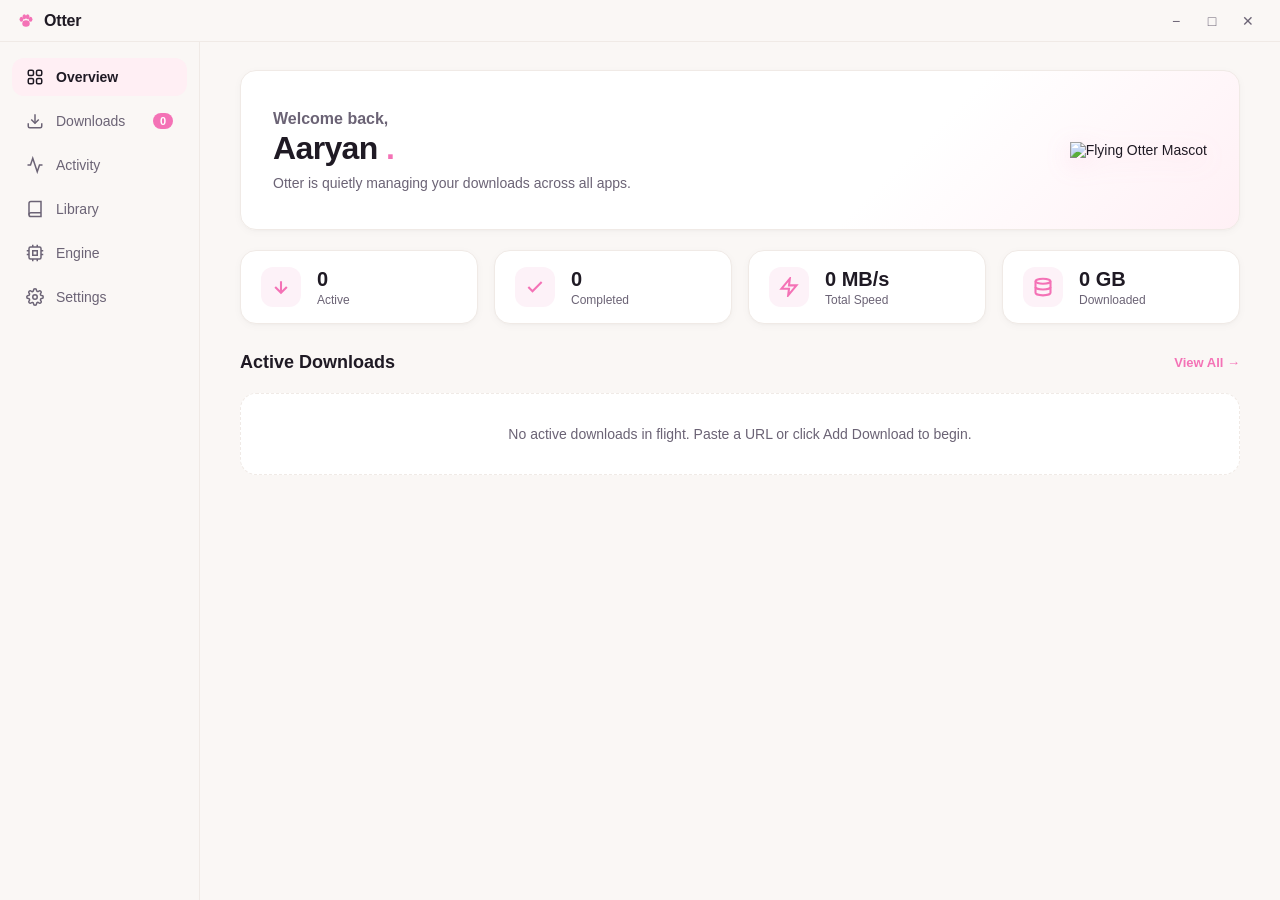
==== crates/gui/ui/index.html @ 9d25ff66 "feat(gui): implement native Windows desktop application and documentation" ====
<!DOCTYPE html>
<html lang="en">
<head>
  <meta charset="UTF-8">
  <meta name="viewport" content="width=device-width, initial-scale=1.0">
  <title>Otter</title>
  <link rel="stylesheet" href="style.css">
</head>
<body>
  <!-- App Container -->
  <div class="app-layout">
    <!-- Top Titlebar -->
    <header class="titlebar">
      <div class="titlebar-left">
        <svg class="paw-icon" viewBox="0 0 24 24" fill="currentColor">
          <ellipse cx="12" cy="15" rx="4.5" ry="4"/>
          <ellipse cx="6.5" cy="10" rx="2.2" ry="3"/>
          <ellipse cx="10" cy="7" rx="2.2" ry="3"/>
          <ellipse cx="14" cy="7" rx="2.2" ry="3"/>
          <ellipse cx="17.5" cy="10" rx="2.2" ry="3"/>
        </svg>
        <span class="app-brand">Otter</span>
      </div>
      <div class="titlebar-drag"></div>
      <div class="titlebar-controls">
        <button class="win-btn" id="btn-minimize" title="Minimize">−</button>
        <button class="win-btn" id="btn-maximize" title="Maximize">□</button>
        <button class="win-btn win-close" id="btn-close" title="Close">✕</button>
      </div>
    </header>

    <!-- Main Body: Sidebar + Views -->
    <div class="main-container">
      <!-- Sidebar -->
      <aside class="sidebar">
        <nav class="nav-menu">
          <button class="nav-item active" data-view="view-overview">
            <svg class="nav-icon" viewBox="0 0 24 24" fill="none" stroke="currentColor" stroke-width="2">
              <rect x="3" y="3" width="7" height="7" rx="2"/>
              <rect x="14" y="3" width="7" height="7" rx="2"/>
              <rect x="14" y="14" width="7" height="7" rx="2"/>
              <rect x="3" y="14" width="7" height="7" rx="2"/>
            </svg>
            <span>Overview</span>
          </button>
          
          <button class="nav-item" data-view="view-downloads">
            <svg class="nav-icon" viewBox="0 0 24 24" fill="none" stroke="currentColor" stroke-width="2">
              <path d="M21 15v4a2 2 0 0 1-2 2H5a2 2 0 0 1-2-2v-4"/>
              <polyline points="7 10 12 15 17 10"/>
              <line x1="12" y1="15" x2="12" y2="3"/>
            </svg>
            <span>Downloads</span>
            <span class="nav-badge" id="nav-badge">0</span>
          </button>

          <button class="nav-item" data-view="view-activity">
            <svg class="nav-icon" viewBox="0 0 24 24" fill="none" stroke="currentColor" stroke-width="2">
              <path d="M22 12h-4l-3 9L9 3l-3 9H2"/>
            </svg>
            <span>Activity</span>
          </button>

          <button class="nav-item" data-view="view-library">
            <svg class="nav-icon" viewBox="0 0 24 24" fill="none" stroke="currentColor" stroke-width="2">
              <path d="M4 19.5A2.5 2.5 0 0 1 6.5 17H20"/>
              <path d="M6.5 2H20v20H6.5A2.5 2.5 0 0 1 4 19.5v-15A2.5 2.5 0 0 1 6.5 2z"/>
            </svg>
            <span>Library</span>
          </button>

          <button class="nav-item" data-view="view-engine">
            <svg class="nav-icon" viewBox="0 0 24 24" fill="none" stroke="currentColor" stroke-width="2">
              <rect x="4" y="4" width="16" height="16" rx="2"/>
              <rect x="9" y="9" width="6" height="6"/>
              <line x1="9" y1="1" x2="9" y2="4"/>
              <line x1="15" y1="1" x2="15" y2="4"/>
              <line x1="9" y1="20" x2="9" y2="23"/>
              <line x1="15" y1="20" x2="15" y2="23"/>
              <line x1="20" y1="9" x2="23" y2="9"/>
              <line x1="20" y1="14" x2="23" y2="14"/>
              <line x1="1" y1="9" x2="4" y2="9"/>
              <line x1="1" y1="14" x2="4" y2="14"/>
            </svg>
            <span>Engine</span>
          </button>

          <button class="nav-item" data-view="view-settings">
            <svg class="nav-icon" viewBox="0 0 24 24" fill="none" stroke="currentColor" stroke-width="2">
              <circle cx="12" cy="12" r="3"/>
              <path d="M19.4 15a1.65 1.65 0 0 0 .33 1.82l.06.06a2 2 0 0 1 0 2.83 2 2 0 0 1-2.83 0l-.06-.06a1.65 1.65 0 0 0-1.82-.33 1.65 1.65 0 0 0-1 1.51V21a2 2 0 0 1-2 2 2 2 0 0 1-2-2v-.09A1.65 1.65 0 0 0 9 19.4a1.65 1.65 0 0 0-1.82.33l-.06.06a2 2 0 0 1-2.83 0 2 2 0 0 1 0-2.83l.06-.06a1.65 1.65 0 0 0 .33-1.82 1.65 1.65 0 0 0-1.51-1H3a2 2 0 0 1-2-2 2 2 0 0 1 2-2h.09A1.65 1.65 0 0 0 4.6 9a1.65 1.65 0 0 0-.33-1.82l-.06-.06a2 2 0 0 1 0-2.83 2 2 0 0 1 2.83 0l.06.06a1.65 1.65 0 0 0 1.82.33H9a1.65 1.65 0 0 0 1-1.51V3a2 2 0 0 1 2-2 2 2 0 0 1 2 2v.09a1.65 1.65 0 0 0 1 1.51 1.65 1.65 0 0 0 1.82-.33l.06-.06a2 2 0 0 1 2.83 0 2 2 0 0 1 0 2.83l-.06.06a1.65 1.65 0 0 0-.33 1.82V9a1.65 1.65 0 0 0 1.51 1H21a2 2 0 0 1 2 2 2 2 0 0 1-2 2h-.09a1.65 1.65 0 0 0-1.51 1z"/>
            </svg>
            <span>Settings</span>
          </button>
        </nav>
      </aside>

      <!-- Viewport Area -->
      <main class="content-viewport">
        <!-- 1. OVERVIEW VIEW -->
        <section class="view active" id="view-overview">
          <div class="welcome-hero-card">
            <div class="hero-text-col">
              <span class="welcome-sub">Welcome back,</span>
              <h1 class="welcome-title">Aaryan <span class="pink-dot">.</span></h1>
              <p class="welcome-desc">Otter is quietly managing your downloads across all apps.</p>
            </div>
            <div class="hero-mascot-col">
              <img src="otter://images/flying" alt="Flying Otter Mascot" class="mascot-hero">
            </div>
          </div>

          <!-- Summary Metric Cards -->
          <div class="metric-cards-row">
            <div class="stat-card">
              <div class="stat-icon-wrap">
                <svg viewBox="0 0 24 24" fill="none" stroke="currentColor" stroke-width="2.5">
                  <path d="M12 5v14M19 12l-7 7-7-7"/>
                </svg>
              </div>
              <div class="stat-meta">
                <span class="stat-val" id="stat-active-count">0</span>
                <span class="stat-lbl">Active</span>
              </div>
            </div>

            <div class="stat-card">
              <div class="stat-icon-wrap">
                <svg viewBox="0 0 24 24" fill="none" stroke="currentColor" stroke-width="2.5">
                  <polyline points="20 6 9 17 4 12"/>
                </svg>
              </div>
              <div class="stat-meta">
                <span class="stat-val" id="stat-completed-count">0</span>
                <span class="stat-lbl">Completed</span>
              </div>
            </div>

            <div class="stat-card">
              <div class="stat-icon-wrap">
                <svg viewBox="0 0 24 24" fill="none" stroke="currentColor" stroke-width="2.5">
                  <polygon points="13 2 3 14 12 14 11 22 21 10 12 10 13 2"/>
                </svg>
              </div>
              <div class="stat-meta">
                <span class="stat-val" id="stat-total-speed">0 MB/s</span>
                <span class="stat-lbl">Total Speed</span>
              </div>
            </div>

            <div class="stat-card">
              <div class="stat-icon-wrap">
                <svg viewBox="0 0 24 24" fill="none" stroke="currentColor" stroke-width="2.5">
                  <ellipse cx="12" cy="5" rx="9" ry="3"/>
                  <path d="M21 12c0 1.66-4 3-9 3s-9-1.34-9-3"/>
                  <path d="M3 5v14c0 1.66 4 3 9 3s9-1.34 9-3V5"/>
                </svg>
              </div>
              <div class="stat-meta">
                <span class="stat-val" id="stat-downloaded-size">0 GB</span>
                <span class="stat-lbl">Downloaded</span>
              </div>
            </div>
          </div>

          <!-- Active Downloads Section -->
          <div class="section-header-row">
            <h2 class="section-title">Active Downloads</h2>
            <button class="link-btn" id="btn-view-all-downloads">View All →</button>
          </div>

          <div class="active-downloads-list" id="overview-active-list">
            <!-- Populated dynamically via app.js -->
            <div class="empty-state-card" id="overview-empty-state">
              <p>No active downloads in flight. Paste a URL or click Add Download to begin.</p>
            </div>
          </div>
        </section>

        <!-- 2. DOWNLOADS VIEW -->
        <section class="view" id="view-downloads">
          <div class="page-header-row">
            <div>
              <h1 class="page-title">Downloads <span class="pink-dot">.</span></h1>
              <p class="page-subtitle">All your downloads, from anywhere on your PC.</p>
            </div>
            <div class="page-header-actions">
              <div class="search-wrap">
                <svg class="search-icon" viewBox="0 0 24 24" fill="none" stroke="currentColor" stroke-width="2">
                  <circle cx="11" cy="11" r="8"/>
                  <line x1="21" y1="21" x2="16.65" y2="16.65"/>
                </svg>
                <input type="text" class="search-input" id="downloads-search" placeholder="Search downloads...">
              </div>
              <button class="btn-primary" id="btn-open-add-modal">+ Add Download</button>
            </div>
          </div>

          <!-- Filter Pills -->
          <div class="filter-pills-row">
            <button class="pill active" data-filter="all">All</button>
            <button class="pill" data-filter="active">Active</button>
            <button class="pill" data-filter="paused">Paused</button>
            <button class="pill" data-filter="completed">Completed</button>
            <button class="pill" data-filter="error">Failed</button>
          </div>

          <!-- Downloads List -->
          <div class="downloads-cards-container" id="downloads-list">
            <!-- Populated dynamically via app.js -->
          </div>

          <!-- Bottom Right Focused Otter Mascot -->
          <div class="mascot-bottom-right">
            <img src="otter://images/focused" alt="Focused Otter with Laptop and Coffee" class="mascot-focused">
          </div>
        </section>

        <!-- 3. ACTIVITY VIEW -->
        <section class="view" id="view-activity">
          <div class="page-header-row">
            <div>
              <h1 class="page-title">Activity <span class="pink-dot">.</span></h1>
              <p class="page-subtitle">Otter automatically detects downloads from your apps.</p>
            </div>
            <div class="live-toggle-wrap">
              <span class="live-toggle-label">Live Detection</span>
              <label class="switch">
                <input type="checkbox" id="toggle-live-detection" checked>
                <span class="slider round"></span>
              </label>
            </div>
          </div>

          <!-- Activity List -->
          <div class="activity-list" id="activity-cards-list">
            <div class="activity-card">
              <div class="act-icon-brand chrome-icon">🌐</div>
              <div class="act-info">
                <span class="act-name">Chrome</span>
                <span class="act-sub">Direct web downloads • Browser integration active</span>
              </div>
              <div class="act-speed-badge">
                <span class="speed-bars">📶</span>
                <span id="act-speed-chrome">Ready</span>
              </div>
              <span class="chevron">›</span>
            </div>

            <div class="activity-card">
              <div class="act-icon-brand steam-icon">🎮</div>
              <div class="act-info">
                <span class="act-name">Steam</span>
                <span class="act-sub">Steam Store protocol handoff & library detection</span>
              </div>
              <div class="act-speed-badge">
                <span class="speed-bars">📶</span>
                <span>Standby</span>
              </div>
              <span class="chevron">›</span>
            </div>

            <div class="activity-card">
              <div class="act-icon-brand epic-icon">⚡</div>
              <div class="act-info">
                <span class="act-name">Epic Games</span>
                <span class="act-sub">Epic Games Store product URLs & launcher integration</span>
              </div>
              <div class="act-speed-badge">
                <span class="speed-bars">📶</span>
                <span>Standby</span>
              </div>
              <span class="chevron">›</span>
            </div>

            <div class="activity-card">
              <div class="act-icon-brand hf-icon">🤗</div>
              <div class="act-info">
                <span class="act-name">Hugging Face</span>
                <span class="act-sub">Multi-stream Range model weights & dataset shards</span>
              </div>
              <div class="act-speed-badge">
                <span class="speed-bars">📶</span>
                <span id="act-speed-hf">AIMD Active</span>
              </div>
              <span class="chevron">›</span>
            </div>

            <div class="activity-card">
              <div class="act-icon-brand gh-icon">🐙</div>
              <div class="act-info">
                <span class="act-name">GitHub / Ollama</span>
                <span class="act-sub">Physical GGUF layer blobs & release assets</span>
              </div>
              <div class="act-speed-badge completed-badge">
                <span>✓ Active</span>
              </div>
              <span class="chevron">›</span>
            </div>
          </div>

          <!-- Bottom Left Cheerful Mascot -->
          <div class="mascot-bottom-left">
            <img src="otter://images/cheerful" alt="Cheerful Otter Popping Out of Pink Box" class="mascot-cheerful">
          </div>
        </section>

        <!-- 4. LIBRARY VIEW -->
        <section class="view" id="view-library">
          <div class="page-header-row">
            <div>
              <h1 class="page-title">Library <span class="pink-dot">.</span></h1>
              <p class="page-subtitle">All completed artifacts, models, and files on your PC.</p>
            </div>
            <div class="search-wrap">
              <svg class="search-icon" viewBox="0 0 24 24" fill="none" stroke="currentColor" stroke-width="2">
                <circle cx="11" cy="11" r="8"/>
                <line x1="21" y1="21" x2="16.65" y2="16.65"/>
              </svg>
              <input type="text" class="search-input" id="library-search" placeholder="Search library...">
            </div>
          </div>

          <!-- Category Filter Pills -->
          <div class="filter-pills-row">
            <button class="pill active" data-lib-cat="all">All</button>
            <button class="pill" data-lib-cat="models">Ollama & HF Models</button>
            <button class="pill" data-lib-cat="datasets">Datasets</button>
            <button class="pill" data-lib-cat="videos">Videos</button>
            <button class="pill" data-lib-cat="archives">Archives</button>
            <button class="pill" data-lib-cat="documents">Documents</button>
          </div>

          <!-- Library Items List -->
          <div class="downloads-cards-container" id="library-items-list">
            <!-- Populated dynamically via app.js -->
          </div>
        </section>

        <!-- 5. ENGINE VIEW -->
        <section class="view" id="view-engine">
          <div class="page-header-row">
            <div>
              <h1 class="page-title">Engine <span class="pink-dot">.</span></h1>
              <p class="page-subtitle">Real-time Rust core telemetry, AIMD rate control, and disk I/O.</p>
            </div>
            <button class="btn-primary" id="btn-run-doctor">Run Diagnostics</button>
          </div>

          <!-- Engine Status Grid -->
          <div class="engine-grid">
            <div class="engine-card">
              <span class="eng-label">Adaptive AIMD Concurrency</span>
              <span class="eng-val" id="eng-aimd-status">Active (Additive Increase)</span>
              <span class="eng-sub">Threshold: +10% goodput gain</span>
            </div>

            <div class="engine-card">
              <span class="eng-label">Active TCP Streams</span>
              <span class="eng-val" id="eng-connections">0 / 16 Max Per Host</span>
              <span class="eng-sub">Host connection semaphore bounded</span>
            </div>

            <div class="engine-card">
              <span class="eng-label">Crash-Safe Persistence</span>
              <span class="eng-val" id="eng-wal-status">SQLite WAL (Normal Sync)</span>
              <span class="eng-sub">Checkpoint every 32MB / 5s</span>
            </div>

            <div class="engine-card">
              <span class="eng-label">Disk Preallocation</span>
              <span class="eng-val" id="eng-disk-mode">Win32 FileAllocationInfo</span>
              <span class="eng-sub">Zero post-download file merge overhead</span>
            </div>
          </div>

          <!-- Hardware & Storage Metrics -->
          <div class="system-specs-card">
            <h3 class="card-title">Host Machine Specs</h3>
            <div class="specs-row">
              <div class="spec-col">
                <span class="spec-k">Device Name:</span>
                <span class="spec-v" id="spec-device">-</span>
              </div>
              <div class="spec-col">
                <span class="spec-k">Logical CPU Cores:</span>
                <span class="spec-v" id="spec-cores">-</span>
              </div>
              <div class="spec-col">
                <span class="spec-k">Physical Memory:</span>
                <span class="spec-v" id="spec-ram">-</span>
              </div>
              <div class="spec-col">
                <span class="spec-k">Free Disk Space:</span>
                <span class="spec-v" id="spec-disk">-</span>
              </div>
            </div>
          </div>

          <!-- Diagnostics Log Container -->
          <div class="doctor-log-wrap" id="doctor-results" style="display: none;">
            <h3 class="card-title">Doctor Diagnostic Report</h3>
            <div class="doctor-items-list" id="doctor-items-container"></div>
          </div>
        </section>

        <!-- 6. SETTINGS VIEW -->
        <section class="view" id="view-settings">
          <div class="page-header-row">
            <div>
              <h1 class="page-title">Settings <span class="pink-dot">.</span></h1>
              <p class="page-subtitle">Customize how Otter works for you.</p>
            </div>
            <!-- Top Right Sleeping Otter Mascot -->
            <div class="mascot-settings-top">
              <img src="otter://images/sleeping" alt="Sleeping Otter on Pink Paw Pillow" class="mascot-sleeping">
            </div>
          </div>

          <div class="settings-two-col">
            <!-- Settings Category Navigation -->
            <div class="settings-subnav">
              <button class="subnav-btn active" data-settings-pane="pane-general">General</button>
              <button class="subnav-btn" data-settings-pane="pane-detection">Detection</button>
              <button class="subnav-btn" data-settings-pane="pane-engine">Download Engine</button>
              <button class="subnav-btn" data-settings-pane="pane-storage">Storage</button>
              <button class="subnav-btn" data-settings-pane="pane-network">Network</button>
              <button class="subnav-btn" data-settings-pane="pane-appearance">Appearance</button>
              <button class="subnav-btn" data-settings-pane="pane-notifications">Notifications</button>
              <button class="subnav-btn" data-settings-pane="pane-advanced">Advanced</button>
            </div>

            <!-- Settings Content Panes -->
            <div class="settings-pane-container">
              <!-- Pane 1: General -->
              <div class="settings-pane active" id="pane-general">
                <h3 class="settings-section-title">General</h3>
                
                <div class="setting-item-row">
                  <div class="setting-text">
                    <span class="setting-name">Start with Windows</span>
                    <span class="setting-desc">Launch Otter automatically when you turn on your PC.</span>
                  </div>
                  <label class="switch">
                    <input type="checkbox" id="set-start-with-windows">
                    <span class="slider round"></span>
                  </label>
                </div>

                <div class="setting-item-row">
                  <div class="setting-text">
                    <span class="setting-name">Minimize to system tray</span>
                    <span class="setting-desc">Keep Otter running in the background when closing the window.</span>
                  </div>
                  <label class="switch">
                    <input type="checkbox" id="set-minimize-to-tray" checked>
                    <span class="slider round"></span>
                  </label>
                </div>

                <div class="setting-item-row">
                  <div class="setting-text">
                    <span class="setting-name">Language</span>
                  </div>
                  <select class="setting-select" id="set-language">
                    <option value="English">English</option>
                  </select>
                </div>

                <h3 class="settings-section-title" style="margin-top: 24px;">Download Behavior</h3>

                <div class="setting-item-row">
                  <div class="setting-text">
                    <span class="setting-name">Default download location</span>
                  </div>
                  <div class="setting-inline-input">
                    <input type="text" class="setting-input" id="set-download-dir" readonly>
                    <button class="btn-subtle" id="btn-change-download-dir">Change</button>
                  </div>
                </div>

                <div class="setting-item-row">
                  <div class="setting-text">
                    <span class="setting-name">Concurrent downloads</span>
                    <span class="setting-desc">Number of files to download at the same time.</span>
                  </div>
                  <select class="setting-select" id="set-concurrent-downloads">
                    <option value="2">2</option>
                    <option value="4">4</option>
                    <option value="5" selected>5</option>
                    <option value="8">8</option>
                    <option value="16">16</option>
                  </select>
                </div>

                <div class="setting-item-row">
                  <div class="setting-text">
                    <span class="setting-name">Bandwidth limit</span>
                    <span class="setting-desc">Limit total download speed across all active connections.</span>
                  </div>
                  <select class="setting-select" id="set-bandwidth-limit">
                    <option value="none">No limit</option>
                    <option value="10">10 MB/s</option>
                    <option value="25">25 MB/s</option>
                    <option value="50">50 MB/s</option>
                  </select>
                </div>
              </div>

              <!-- Other Panes (Detection, Storage, Network, etc.) -->
              <div class="settings-pane" id="pane-detection">
                <h3 class="settings-section-title">Detection</h3>
                <div class="setting-item-row">
                  <div class="setting-text">
                    <span class="setting-name">Automatic Clipboard URL Detection</span>
                    <span class="setting-desc">Prompt to download when copying media, model, or dataset links.</span>
                  </div>
                  <label class="switch">
                    <input type="checkbox" checked>
                    <span class="slider round"></span>
                  </label>
                </div>
              </div>

              <div class="settings-pane" id="pane-engine">
                <h3 class="settings-section-title">Download Engine</h3>
                <div class="setting-item-row">
                  <div class="setting-text">
                    <span class="setting-name">Dynamic AIMD Rate Control</span>
                    <span class="setting-desc">Automatically scale streams based on bandwidth headroom.</span>
                  </div>
                  <label class="switch">
                    <input type="checkbox" checked>
                    <span class="slider round"></span>
                  </label>
                </div>
              </div>

              <div class="settings-pane" id="pane-storage">
                <h3 class="settings-section-title">Storage</h3>
                <p class="setting-desc">Otter writes directly to preallocated NTFS sparse offsets, eliminating post-download merge phases.</p>
              </div>

              <div class="settings-pane" id="pane-network">
                <h3 class="settings-section-title">Network</h3>
                <p class="setting-desc">Per-host connection semaphore defaults to 16 independent TCP sockets.</p>
              </div>

              <div class="settings-pane" id="pane-appearance">
                <h3 class="settings-section-title">Appearance</h3>
                <div class="setting-item-row">
                  <div class="setting-text">
                    <span class="setting-name">Theme</span>
                  </div>
                  <select class="setting-select" id="set-theme">
                    <option value="light">Warm Ivory (Default)</option>
                    <option value="dark">Dark</option>
                  </select>
                </div>
              </div>

              <div class="settings-pane" id="pane-notifications">
                <h3 class="settings-section-title">Notifications</h3>
                <div class="setting-item-row">
                  <div class="setting-text">
                    <span class="setting-name">Notify on download completion</span>
                  </div>
                  <label class="switch">
                    <input type="checkbox" checked>
                    <span class="slider round"></span>
                  </label>
                </div>
              </div>

              <div class="settings-pane" id="pane-advanced">
                <h3 class="settings-section-title">Advanced</h3>
                <p class="setting-desc">SQLite WAL manifest is stored in local app data.</p>
              </div>
            </div>
          </div>
        </section>
      </main>
    </div>
  </div>

  <!-- Universal URL Ingestion Modal -->
  <div class="modal-backdrop" id="add-modal" style="display: none;">
    <div class="modal-card">
      <div class="modal-header">
        <h3 class="modal-title">Universal URL Ingestion</h3>
        <button class="modal-close-btn" id="btn-close-modal">✕</button>
      </div>

      <div class="modal-body">
        <label class="modal-label">Paste any URL (YouTube, Instagram, Ollama, Hugging Face, Steam, Epic, Direct files):</label>
        <div class="url-input-wrap">
          <input type="text" class="url-input" id="modal-url-input" placeholder="Paste any URL here...">
          <button class="btn-primary" id="btn-detect-url">Identify</button>
        </div>

        <!-- Detection Preview Card -->
        <div class="detection-preview-card" id="detection-preview" style="display: none;">
          <div class="preview-header">
            <span class="preview-platform-badge" id="prev-platform">Platform</span>
            <span class="preview-type-badge" id="prev-type">Content Type</span>
          </div>
          <h4 class="preview-title" id="prev-title">Resource Title</h4>
          
          <div class="preview-grid">
            <div class="prev-item">
              <span class="prev-k">Suggested File:</span>
              <span class="prev-v" id="prev-filename">-</span>
            </div>
            <div class="prev-item">
              <span class="prev-k">Destination Folder:</span>
              <span class="prev-v" id="prev-folder">-</span>
            </div>
          </div>

          <div class="variants-wrap" id="prev-variants-wrap" style="display: none;">
            <label class="prev-k">Select Variant / Quality:</label>
            <select class="setting-select" id="prev-variant-select"></select>
          </div>

          <div class="auth-notice" id="prev-auth-notice" style="display: none;">
            <span>ℹ️</span> <span id="prev-auth-text"></span>
          </div>

          <div class="modal-actions">
            <button class="btn-subtle" id="btn-modal-cancel">Cancel</button>
            <button class="btn-primary" id="btn-start-download">Start Download</button>
          </div>
        </div>

        <!-- Error Card -->
        <div class="detection-error-card" id="detection-error" style="display: none;">
          <span class="error-icon">⚠️</span>
          <span class="error-msg" id="detection-error-text"></span>
        </div>
      </div>
    </div>
  </div>

  <script src="app.js"></script>
</body>
</html>
---- crates/gui/ui/style.css ----
/* Otter Design System & Stylesheet */

:root {
  --bg-app: #FAF7F5;
  --bg-card: #FFFFFF;
  --bg-card-hover: #FCFAF8;
  --bg-sidebar: #FAF7F5;
  --bg-pill-active: #FFEFF4;
  --accent-pink: #F472B6;
  --accent-pink-hover: #EC4899;
  --accent-pink-light: #FDF2F8;
  --text-primary: #1F1A24;
  --text-secondary: #6B6375;
  --text-muted: #9E97A6;
  --border-subtle: #F0EAE6;
  --border-focus: #F472B6;
  --status-active: #F472B6;
  --status-completed: #10B981;
  --status-paused: #F59E0B;
  --status-error: #EF4444;
  --font-family: -apple-system, BlinkMacSystemFont, "Segoe UI", Roboto, Inter, Helvetica, Arial, sans-serif;
  --card-radius: 16px;
  --btn-radius: 12px;
  --shadow-subtle: 0 2px 8px rgba(0, 0, 0, 0.03), 0 1px 2px rgba(0, 0, 0, 0.02);
}

* {
  box-sizing: border-box;
  margin: 0;
  padding: 0;
  user-select: none;
}

body {
  font-family: var(--font-family);
  background-color: var(--bg-app);
  color: var(--text-primary);
  overflow: hidden;
  height: 100vh;
  width: 100vw;
  font-size: 14px;
}

/* App Layout */
.app-layout {
  display: flex;
  flex-direction: column;
  height: 100vh;
  width: 100vw;
}

/* Custom Windows Titlebar */
.titlebar {
  display: flex;
  align-items: center;
  justify-content: space-between;
  height: 42px;
  background-color: var(--bg-app);
  padding: 0 16px;
  border-bottom: 1px solid var(--border-subtle);
  flex-shrink: 0;
}

.titlebar-left {
  display: flex;
  align-items: center;
  gap: 8px;
}

.paw-icon {
  width: 20px;
  height: 20px;
  color: var(--accent-pink);
}

.app-brand {
  font-size: 16px;
  font-weight: 700;
  color: var(--text-primary);
  letter-spacing: -0.01em;
}

.titlebar-drag {
  flex: 1;
  height: 100%;
  -webkit-app-region: drag;
}

.titlebar-controls {
  display: flex;
  align-items: center;
  gap: 4px;
  -webkit-app-region: no-drag;
}

.win-btn {
  background: none;
  border: none;
  width: 32px;
  height: 28px;
  display: flex;
  align-items: center;
  justify-content: center;
  font-size: 14px;
  color: var(--text-secondary);
  border-radius: 6px;
  cursor: pointer;
  transition: all 0.15s ease;
}

.win-btn:hover {
  background-color: rgba(0, 0, 0, 0.05);
  color: var(--text-primary);
}

.win-close:hover {
  background-color: #EF4444;
  color: #FFFFFF;
}

/* Main Container: Sidebar + Viewport */
.main-container {
  display: flex;
  flex: 1;
  overflow: hidden;
}

/* Left Sidebar */
.sidebar {
  width: 200px;
  background-color: var(--bg-sidebar);
  border-right: 1px solid var(--border-subtle);
  padding: 16px 12px;
  display: flex;
  flex-direction: column;
  flex-shrink: 0;
}

.nav-menu {
  display: flex;
  flex-direction: column;
  gap: 6px;
}

.nav-item {
  display: flex;
  align-items: center;
  gap: 12px;
  padding: 10px 14px;
  border: none;
  background: none;
  border-radius: var(--btn-radius);
  color: var(--text-secondary);
  font-size: 14px;
  font-weight: 500;
  cursor: pointer;
  text-align: left;
  transition: all 0.15s ease;
  position: relative;
}

.nav-item:hover {
  background-color: rgba(0, 0, 0, 0.03);
  color: var(--text-primary);
}

.nav-item.active {
  background-color: var(--bg-pill-active);
  color: var(--text-primary);
  font-weight: 600;
}

.nav-icon {
  width: 18px;
  height: 18px;
  flex-shrink: 0;
}

.nav-badge {
  margin-left: auto;
  background-color: var(--accent-pink);
  color: #FFFFFF;
  font-size: 11px;
  font-weight: 700;
  padding: 2px 7px;
  border-radius: 9999px;
  min-width: 18px;
  text-align: center;
}

/* Content Viewport */
.content-viewport {
  flex: 1;
  overflow-y: auto;
  padding: 28px 36px 36px 36px;
  position: relative;
}

.view {
  display: none;
  flex-direction: column;
  gap: 20px;
  max-width: 1000px;
  margin: 0 auto;
}

.view.active {
  display: flex;
}

/* Pink Dot in Headings */
.pink-dot {
  color: var(--accent-pink);
  font-weight: 800;
}

/* Page Headers */
.page-header-row {
  display: flex;
  align-items: center;
  justify-content: space-between;
  margin-bottom: 4px;
}

.page-title {
  font-size: 26px;
  font-weight: 700;
  letter-spacing: -0.02em;
  color: var(--text-primary);
}

.page-subtitle {
  font-size: 13px;
  color: var(--text-secondary);
  margin-top: 4px;
}

.page-header-actions {
  display: flex;
  align-items: center;
  gap: 12px;
}

/* Buttons */
.btn-primary {
  background-color: var(--accent-pink);
  color: #FFFFFF;
  border: none;
  padding: 9px 18px;
  border-radius: var(--btn-radius);
  font-size: 13px;
  font-weight: 600;
  cursor: pointer;
  display: flex;
  align-items: center;
  gap: 6px;
  box-shadow: 0 2px 6px rgba(244, 114, 182, 0.3);
  transition: all 0.15s ease;
}

.btn-primary:hover {
  background-color: var(--accent-pink-hover);
  transform: translateY(-1px);
}

.btn-subtle {
  background-color: #FFFFFF;
  color: var(--text-primary);
  border: 1px solid var(--border-subtle);
  padding: 8px 14px;
  border-radius: var(--btn-radius);
  font-size: 13px;
  font-weight: 500;
  cursor: pointer;
  transition: all 0.15s ease;
}

.btn-subtle:hover {
  background-color: var(--bg-card-hover);
  border-color: #D1D5DB;
}

.link-btn {
  background: none;
  border: none;
  color: var(--accent-pink);
  font-size: 13px;
  font-weight: 600;
  cursor: pointer;
}

.link-btn:hover {
  text-decoration: underline;
}

/* Search Input */
.search-wrap {
  display: flex;
  align-items: center;
  background-color: #FFFFFF;
  border: 1px solid var(--border-subtle);
  border-radius: var(--btn-radius);
  padding: 0 12px;
  height: 38px;
  box-shadow: var(--shadow-subtle);
}

.search-icon {
  width: 16px;
  height: 16px;
  color: var(--text-muted);
  margin-right: 8px;
}

.search-input {
  border: none;
  outline: none;
  background: none;
  font-size: 13px;
  color: var(--text-primary);
  width: 180px;
}

/* Filter Pills */
.filter-pills-row {
  display: flex;
  align-items: center;
  gap: 8px;
  margin-top: 4px;
}

.pill {
  border: 1px solid var(--border-subtle);
  background-color: #FFFFFF;
  color: var(--text-secondary);
  font-size: 12px;
  font-weight: 500;
  padding: 6px 16px;
  border-radius: 9999px;
  cursor: pointer;
  transition: all 0.15s ease;
}

.pill:hover {
  background-color: var(--bg-card-hover);
  color: var(--text-primary);
}

.pill.active {
  background-color: var(--text-primary);
  color: #FFFFFF;
  border-color: var(--text-primary);
  font-weight: 600;
}

/* Welcome Hero Card (Overview) */
.welcome-hero-card {
  display: flex;
  align-items: center;
  justify-content: space-between;
  background: linear-gradient(135deg, #FFFFFF 65%, #FFF0F5 100%);
  border: 1px solid var(--border-subtle);
  border-radius: var(--card-radius);
  padding: 24px 32px;
  box-shadow: var(--shadow-subtle);
  position: relative;
  overflow: hidden;
}

.hero-text-col {
  display: flex;
  flex-direction: column;
  z-index: 2;
}

.welcome-sub {
  font-size: 16px;
  font-weight: 600;
  color: var(--text-secondary);
}

.welcome-title {
  font-size: 32px;
  font-weight: 800;
  letter-spacing: -0.02em;
  margin: 2px 0 8px 0;
  color: var(--text-primary);
}

.welcome-desc {
  font-size: 14px;
  color: var(--text-secondary);
}

.hero-mascot-col {
  height: 110px;
  display: flex;
  align-items: center;
  justify-content: center;
  z-index: 2;
}

.mascot-hero {
  max-height: 120px;
  object-fit: contain;
  filter: drop-shadow(0 6px 12px rgba(244, 114, 182, 0.2));
}

/* Metric Cards Row */
.metric-cards-row {
  display: grid;
  grid-template-columns: repeat(4, 1fr);
  gap: 16px;
}

.stat-card {
  background-color: var(--bg-card);
  border: 1px solid var(--border-subtle);
  border-radius: var(--card-radius);
  padding: 16px 20px;
  display: flex;
  align-items: center;
  gap: 16px;
  box-shadow: var(--shadow-subtle);
}

.stat-icon-wrap {
  width: 40px;
  height: 40px;
  border-radius: 12px;
  background-color: var(--accent-pink-light);
  color: var(--accent-pink);
  display: flex;
  align-items: center;
  justify-content: center;
  flex-shrink: 0;
}

.stat-icon-wrap svg {
  width: 20px;
  height: 20px;
}

.stat-meta {
  display: flex;
  flex-direction: column;
}

.stat-val {
  font-size: 20px;
  font-weight: 700;
  color: var(--text-primary);
  line-height: 1.2;
}

.stat-lbl {
  font-size: 12px;
  color: var(--text-secondary);
  font-weight: 500;
  margin-top: 2px;
}

/* Section Header */
.section-header-row {
  display: flex;
  align-items: center;
  justify-content: space-between;
  margin-top: 8px;
}

.section-title {
  font-size: 18px;
  font-weight: 700;
  color: var(--text-primary);
}

/* Download Cards & Rows */
.downloads-cards-container,
.active-downloads-list {
  display: flex;
  flex-direction: column;
  gap: 12px;
}

.download-row-card {
  background-color: var(--bg-card);
  border: 1px solid var(--border-subtle);
  border-radius: var(--card-radius);
  padding: 16px 20px;
  display: flex;
  align-items: center;
  gap: 16px;
  box-shadow: var(--shadow-subtle);
  transition: all 0.15s ease;
}

.download-row-card:hover {
  background-color: var(--bg-card-hover);
  border-color: #E5E7EB;
}

.brand-icon {
  width: 36px;
  height: 36px;
  border-radius: 10px;
  background-color: #F3F4F6;
  display: flex;
  align-items: center;
  justify-content: center;
  font-size: 18px;
  flex-shrink: 0;
}

.row-main-col {
  display: flex;
  flex-direction: column;
  flex: 1;
  min-width: 0;
}

.row-filename {
  font-size: 14px;
  font-weight: 600;
  color: var(--text-primary);
  white-space: nowrap;
  overflow: hidden;
  text-overflow: ellipsis;
}

.row-meta-sub {
  font-size: 12px;
  color: var(--text-secondary);
  margin-top: 2px;
}

/* Progress Bar */
.row-progress-col {
  width: 220px;
  display: flex;
  flex-direction: column;
  gap: 6px;
}

.progress-track {
  width: 100%;
  height: 6px;
  background-color: #FCE7F3;
  border-radius: 9999px;
  overflow: hidden;
}

.progress-fill {
  height: 100%;
  background-color: var(--accent-pink);
  border-radius: 9999px;
  transition: width 0.25s ease;
}

.progress-info {
  display: flex;
  align-items: center;
  justify-content: space-between;
  font-size: 11px;
  font-weight: 600;
  color: var(--text-secondary);
}

.row-actions-col {
  display: flex;
  align-items: center;
  gap: 8px;
}

.action-icon-btn {
  background: none;
  border: none;
  color: var(--text-secondary);
  width: 28px;
  height: 28px;
  border-radius: 6px;
  display: flex;
  align-items: center;
  justify-content: center;
  cursor: pointer;
  font-size: 14px;
}

.action-icon-btn:hover {
  background-color: rgba(0, 0, 0, 0.05);
  color: var(--text-primary);
}

/* Empty State Card */
.empty-state-card {
  background-color: var(--bg-card);
  border: 1px dashed var(--border-subtle);
  border-radius: var(--card-radius);
  padding: 32px 20px;
  text-align: center;
  color: var(--text-secondary);
}

/* Activity View */
.live-toggle-wrap {
  display: flex;
  align-items: center;
  gap: 10px;
}

.live-toggle-label {
  font-size: 13px;
  font-weight: 600;
  color: var(--text-primary);
}

.activity-list {
  display: flex;
  flex-direction: column;
  gap: 10px;
}

.activity-card {
  background-color: var(--bg-card);
  border: 1px solid var(--border-subtle);
  border-radius: var(--card-radius);
  padding: 16px 20px;
  display: flex;
  align-items: center;
  gap: 16px;
  box-shadow: var(--shadow-subtle);
}

.act-icon-brand {
  width: 36px;
  height: 36px;
  border-radius: 10px;
  display: flex;
  align-items: center;
  justify-content: center;
  font-size: 18px;
  background-color: #F8FAFC;
}

.act-info {
  display: flex;
  flex-direction: column;
  flex: 1;
}

.act-name {
  font-size: 14px;
  font-weight: 600;
  color: var(--text-primary);
}

.act-sub {
  font-size: 12px;
  color: var(--text-secondary);
  margin-top: 2px;
}

.act-speed-badge {
  display: flex;
  align-items: center;
  gap: 6px;
  background-color: var(--accent-pink-light);
  color: var(--accent-pink);
  font-size: 12px;
  font-weight: 700;
  padding: 4px 10px;
  border-radius: 9999px;
}

.act-speed-badge.completed-badge {
  background-color: #ECFDF5;
  color: #10B981;
}

.chevron {
  font-size: 18px;
  color: var(--text-muted);
}

/* Switch Toggles */
.switch {
  position: relative;
  display: inline-block;
  width: 44px;
  height: 24px;
}

.switch input {
  opacity: 0;
  width: 0;
  height: 0;
}

.slider {
  position: absolute;
  cursor: pointer;
  top: 0;
  left: 0;
  right: 0;
  bottom: 0;
  background-color: #E5E7EB;
  transition: 0.2s;
  border-radius: 24px;
}

.slider:before {
  position: absolute;
  content: "";
  height: 18px;
  width: 18px;
  left: 3px;
  bottom: 3px;
  background-color: white;
  transition: 0.2s;
  border-radius: 50%;
  box-shadow: 0 1px 3px rgba(0, 0, 0, 0.15);
}

input:checked + .slider {
  background-color: var(--accent-pink);
}

input:checked + .slider:before {
  transform: translateX(20px);
}

/* Engine Grid */
.engine-grid {
  display: grid;
  grid-template-columns: repeat(2, 1fr);
  gap: 16px;
}

.engine-card {
  background-color: var(--bg-card);
  border: 1px solid var(--border-subtle);
  border-radius: var(--card-radius);
  padding: 20px;
  display: flex;
  flex-direction: column;
  gap: 6px;
  box-shadow: var(--shadow-subtle);
}

.eng-label {
  font-size: 12px;
  color: var(--text-secondary);
  font-weight: 600;
  text-transform: uppercase;
  letter-spacing: 0.04em;
}

.eng-val {
  font-size: 18px;
  font-weight: 700;
  color: var(--text-primary);
}

.eng-sub {
  font-size: 12px;
  color: var(--text-muted);
}

.system-specs-card {
  background-color: var(--bg-card);
  border: 1px solid var(--border-subtle);
  border-radius: var(--card-radius);
  padding: 20px;
  box-shadow: var(--shadow-subtle);
}

.card-title {
  font-size: 15px;
  font-weight: 700;
  color: var(--text-primary);
  margin-bottom: 12px;
}

.specs-row {
  display: grid;
  grid-template-columns: repeat(4, 1fr);
  gap: 16px;
}

.spec-col {
  display: flex;
  flex-direction: column;
  gap: 4px;
}

.spec-k {
  font-size: 12px;
  color: var(--text-secondary);
}

.spec-v {
  font-size: 14px;
  font-weight: 600;
  color: var(--text-primary);
}

/* Settings Two Columns */
.settings-two-col {
  display: flex;
  gap: 24px;
}

.settings-subnav {
  width: 180px;
  display: flex;
  flex-direction: column;
  gap: 4px;
  flex-shrink: 0;
}

.subnav-btn {
  padding: 9px 14px;
  border-radius: var(--btn-radius);
  border: none;
  background: none;
  text-align: left;
  font-size: 13px;
  font-weight: 500;
  color: var(--text-secondary);
  cursor: pointer;
  transition: all 0.15s ease;
}

.subnav-btn:hover {
  background-color: rgba(0, 0, 0, 0.03);
  color: var(--text-primary);
}

.subnav-btn.active {
  background-color: var(--bg-pill-active);
  color: var(--text-primary);
  font-weight: 600;
}

.settings-pane-container {
  flex: 1;
  background-color: var(--bg-card);
  border: 1px solid var(--border-subtle);
  border-radius: var(--card-radius);
  padding: 24px;
  box-shadow: var(--shadow-subtle);
}

.settings-pane {
  display: none;
  flex-direction: column;
  gap: 18px;
}

.settings-pane.active {
  display: flex;
}

.settings-section-title {
  font-size: 16px;
  font-weight: 700;
  color: var(--text-primary);
  border-bottom: 1px solid var(--border-subtle);
  padding-bottom: 10px;
}

.setting-item-row {
  display: flex;
  align-items: center;
  justify-content: space-between;
  gap: 16px;
}

.setting-text {
  display: flex;
  flex-direction: column;
  gap: 2px;
}

.setting-name {
  font-size: 14px;
  font-weight: 600;
  color: var(--text-primary);
}

.setting-desc {
  font-size: 12px;
  color: var(--text-secondary);
}

.setting-select {
  border: 1px solid var(--border-subtle);
  background-color: #FFFFFF;
  border-radius: 8px;
  padding: 6px 12px;
  font-size: 13px;
  color: var(--text-primary);
  outline: none;
}

.setting-inline-input {
  display: flex;
  align-items: center;
  gap: 8px;
}

.setting-input {
  border: 1px solid var(--border-subtle);
  background-color: #F9FAFB;
  border-radius: 8px;
  padding: 6px 10px;
  font-size: 12px;
  color: var(--text-primary);
  width: 220px;
  outline: none;
}

/* Mascot Image Placements */
.mascot-bottom-right {
  position: absolute;
  bottom: 12px;
  right: 28px;
  pointer-events: none;
  z-index: 1;
}

.mascot-focused {
  max-height: 120px;
  object-fit: contain;
  filter: drop-shadow(0 4px 10px rgba(0, 0, 0, 0.08));
}

.mascot-bottom-left {
  position: absolute;
  bottom: 16px;
  left: 28px;
  pointer-events: none;
  z-index: 1;
}

.mascot-cheerful {
  max-height: 110px;
  object-fit: contain;
  filter: drop-shadow(0 4px 10px rgba(0, 0, 0, 0.08));
}

.mascot-settings-top {
  display: flex;
  align-items: center;
}

.mascot-sleeping {
  max-height: 80px;
  object-fit: contain;
  filter: drop-shadow(0 4px 10px rgba(0, 0, 0, 0.08));
}

/* Universal URL Modal */
.modal-backdrop {
  position: fixed;
  top: 0;
  left: 0;
  right: 0;
  bottom: 0;
  background-color: rgba(31, 26, 36, 0.4);
  backdrop-filter: blur(4px);
  display: flex;
  align-items: center;
  justify-content: center;
  z-index: 1000;
}

.modal-card {
  background-color: #FFFFFF;
  border-radius: var(--card-radius);
  width: 520px;
  max-width: 90vw;
  box-shadow: 0 16px 36px rgba(0, 0, 0, 0.12);
  display: flex;
  flex-direction: column;
  overflow: hidden;
  border: 1px solid var(--border-subtle);
}

.modal-header {
  display: flex;
  align-items: center;
  justify-content: space-between;
  padding: 16px 20px;
  border-bottom: 1px solid var(--border-subtle);
}

.modal-title {
  font-size: 16px;
  font-weight: 700;
  color: var(--text-primary);
}

.modal-close-btn {
  background: none;
  border: none;
  font-size: 16px;
  color: var(--text-muted);
  cursor: pointer;
}

.modal-body {
  padding: 20px;
  display: flex;
  flex-direction: column;
  gap: 14px;
}

.modal-label {
  font-size: 13px;
  font-weight: 600;
  color: var(--text-secondary);
}

.url-input-wrap {
  display: flex;
  gap: 8px;
}

.url-input {
  flex: 1;
  border: 1px solid var(--border-subtle);
  border-radius: var(--btn-radius);
  padding: 10px 14px;
  font-size: 13px;
  outline: none;
  color: var(--text-primary);
}

.url-input:focus {
  border-color: var(--border-focus);
}

.detection-preview-card {
  background-color: #FAF9F8;
  border: 1px solid var(--border-subtle);
  border-radius: 12px;
  padding: 16px;
  display: flex;
  flex-direction: column;
  gap: 12px;
}

.preview-header {
  display: flex;
  align-items: center;
  gap: 8px;
}

.preview-platform-badge {
  background-color: var(--accent-pink-light);
  color: var(--accent-pink);
  font-size: 11px;
  font-weight: 700;
  padding: 3px 8px;
  border-radius: 6px;
}

.preview-type-badge {
  background-color: #F3F4F6;
  color: var(--text-secondary);
  font-size: 11px;
  font-weight: 600;
  padding: 3px 8px;
  border-radius: 6px;
}

.preview-title {
  font-size: 15px;
  font-weight: 700;
  color: var(--text-primary);
}

.preview-grid {
  display: flex;
  flex-direction: column;
  gap: 4px;
}

.prev-item {
  display: flex;
  gap: 6px;
  font-size: 12px;
}

.prev-k {
  color: var(--text-secondary);
  font-weight: 500;
}

.prev-v {
  color: var(--text-primary);
  font-weight: 600;
  word-break: break-all;
}

.auth-notice {
  background-color: #FFFBEB;
  border: 1px solid #FDE68A;
  border-radius: 8px;
  padding: 8px 12px;
  font-size: 12px;
  color: #B45309;
  display: flex;
  align-items: center;
  gap: 6px;
}

.modal-actions {
  display: flex;
  align-items: center;
  justify-content: flex-end;
  gap: 10px;
  margin-top: 6px;
}

.detection-error-card {
  background-color: #FEF2F2;
  border: 1px solid #FECACA;
  border-radius: 8px;
  padding: 10px 14px;
  color: #DC2626;
  font-size: 12px;
  display: flex;
  align-items: center;
  gap: 8px;
}
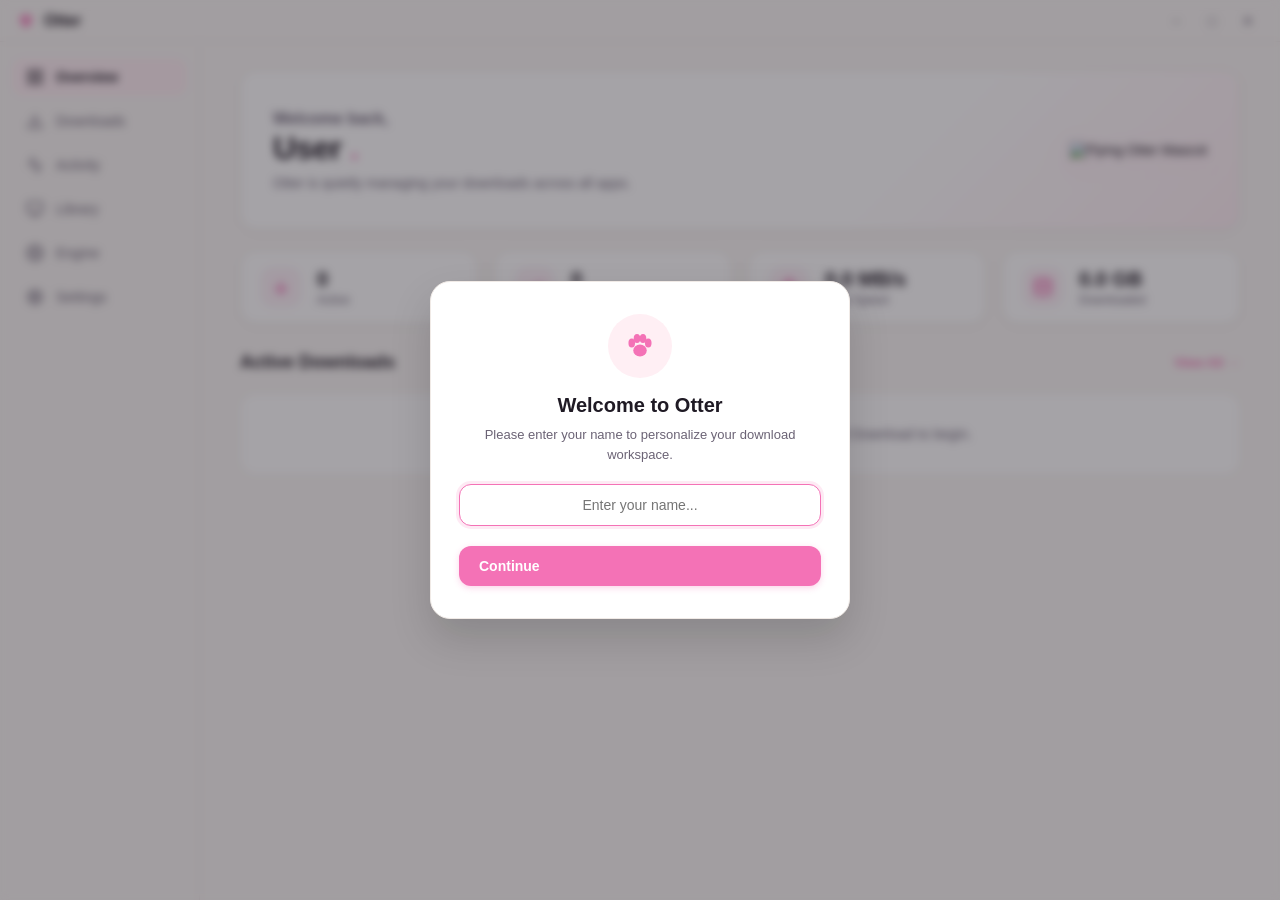
==== commit 89bd87a0: "fix(gui): fix mascot image protocol handler, add user onboarding name modal, replace emojis with aut" ====
--- a/crates/gui/ui/index.html
+++ b/crates/gui/ui/index.html
@@ -7,6 +7,27 @@
   <link rel="stylesheet" href="style.css">
 </head>
 <body>
+  <!-- Onboarding / Welcome Name Modal (shown if name not provided) -->
+  <div class="modal-backdrop" id="nameModalBackdrop" style="display: none;">
+    <div class="name-modal-box">
+      <div class="modal-mascot-icon">
+        <svg class="paw-icon-large" viewBox="0 0 24 24" fill="currentColor">
+          <ellipse cx="12" cy="15" rx="4.5" ry="4"/>
+          <ellipse cx="6.5" cy="10" rx="2.2" ry="3"/>
+          <ellipse cx="10" cy="7" rx="2.2" ry="3"/>
+          <ellipse cx="14" cy="7" rx="2.2" ry="3"/>
+          <ellipse cx="17.5" cy="10" rx="2.2" ry="3"/>
+        </svg>
+      </div>
+      <h2 class="name-modal-title">Welcome to Otter</h2>
+      <p class="name-modal-desc">Please enter your name to personalize your download workspace.</p>
+      <div class="name-input-wrapper">
+        <input type="text" id="inputUserName" class="name-input-field" placeholder="Enter your name..." autocomplete="off">
+      </div>
+      <button id="btnSaveName" class="btn-primary name-modal-btn">Continue</button>
+    </div>
+  </div>
+
   <!-- App Container -->
   <div class="app-layout">
     <!-- Top Titlebar -->
@@ -63,32 +84,25 @@
 
           <button class="nav-item" data-view="view-library">
             <svg class="nav-icon" viewBox="0 0 24 24" fill="none" stroke="currentColor" stroke-width="2">
-              <path d="M4 19.5A2.5 2.5 0 0 1 6.5 17H20"/>
-              <path d="M6.5 2H20v20H6.5A2.5 2.5 0 0 1 4 19.5v-15A2.5 2.5 0 0 1 6.5 2z"/>
+              <rect x="2" y="3" width="20" height="14" rx="2"/>
+              <line x1="8" y1="21" x2="16" y2="21"/>
+              <line x1="12" y1="17" x2="12" y2="21"/>
             </svg>
             <span>Library</span>
           </button>
 
           <button class="nav-item" data-view="view-engine">
             <svg class="nav-icon" viewBox="0 0 24 24" fill="none" stroke="currentColor" stroke-width="2">
-              <rect x="4" y="4" width="16" height="16" rx="2"/>
-              <rect x="9" y="9" width="6" height="6"/>
-              <line x1="9" y1="1" x2="9" y2="4"/>
-              <line x1="15" y1="1" x2="15" y2="4"/>
-              <line x1="9" y1="20" x2="9" y2="23"/>
-              <line x1="15" y1="20" x2="15" y2="23"/>
-              <line x1="20" y1="9" x2="23" y2="9"/>
-              <line x1="20" y1="14" x2="23" y2="14"/>
-              <line x1="1" y1="9" x2="4" y2="9"/>
-              <line x1="1" y1="14" x2="4" y2="14"/>
+              <circle cx="12" cy="12" r="3"/>
+              <path d="M19.4 15a1.65 1.65 0 0 0 .33 1.82l.06.06a2 2 0 0 1 0 2.83 2 2 0 0 1-2.83 0l-.06-.06a1.65 1.65 0 0 0-1.82-.33 1.65 1.65 0 0 0-1 1.51V21a2 2 0 0 1-2 2 2 2 0 0 1-2-2v-.09A1.65 1.65 0 0 0 9 19.4a1.65 1.65 0 0 0-1.82.33l-.06.06a2 2 0 0 1-2.83 0 2 2 0 0 1 0-2.83l.06-.06a1.65 1.65 0 0 0 .33-1.82 1.65 1.65 0 0 0-1.51-1H3a2 2 0 0 1-2-2 2 2 0 0 1 2-2h.09A1.65 1.65 0 0 0 4.6 9a1.65 1.65 0 0 0-.33-1.82l-.06-.06a2 2 0 0 1 0-2.83 2 2 0 0 1 2.83 0l.06.06a1.65 1.65 0 0 0 1.82.33H9a1.65 1.65 0 0 0 1-1.51V3a2 2 0 0 1 2-2 2 2 0 0 1 2 2v.09a1.65 1.65 0 0 0 1 1.51 1.65 1.65 0 0 0 1.82-.33l.06-.06a2 2 0 0 1 2.83 0 2 2 0 0 1 0 2.83l-.06.06a1.65 1.65 0 0 0-.33 1.82V9a1.65 1.65 0 0 0 1.51 1H21a2 2 0 0 1 2 2 2 2 0 0 1-2 2h-.09a1.65 1.65 0 0 0-1.51 1z"/>
             </svg>
             <span>Engine</span>
           </button>
 
           <button class="nav-item" data-view="view-settings">
             <svg class="nav-icon" viewBox="0 0 24 24" fill="none" stroke="currentColor" stroke-width="2">
+              <path d="M12.22 2h-.44a2 2 0 0 0-2 2v.18a2 2 0 0 1-1 1.73l-.43.25a2 2 0 0 1-2 0l-.15-.08a2 2 0 0 0-2.73.73l-.22.38a2 2 0 0 0 .73 2.73l.15.1a2 2 0 0 1 1 1.72v.51a2 2 0 0 1-1 1.74l-.15.09a2 2 0 0 0-.73 2.73l.22.38a2 2 0 0 0 2.73.73l.15-.08a2 2 0 0 1 2 0l.43.25a2 2 0 0 1 1 1.73V20a2 2 0 0 0 2 2h.44a2 2 0 0 0 2-2v-.18a2 2 0 0 1 1-1.73l.43-.25a2 2 0 0 1 2 0l.15.08a2 2 0 0 0 2.73-.73l.22-.39a2 2 0 0 0-.73-2.73l-.15-.08a2 2 0 0 1-1-1.74v-.5a2 2 0 0 1 1-1.74l.15-.09a2 2 0 0 0 .73-2.73l-.22-.38a2 2 0 0 0-2.73-.73l-.15.08a2 2 0 0 1-2 0l-.43-.25a2 2 0 0 1-1-1.73V4a2 2 0 0 0-2-2z"/>
               <circle cx="12" cy="12" r="3"/>
-              <path d="M19.4 15a1.65 1.65 0 0 0 .33 1.82l.06.06a2 2 0 0 1 0 2.83 2 2 0 0 1-2.83 0l-.06-.06a1.65 1.65 0 0 0-1.82-.33 1.65 1.65 0 0 0-1 1.51V21a2 2 0 0 1-2 2 2 2 0 0 1-2-2v-.09A1.65 1.65 0 0 0 9 19.4a1.65 1.65 0 0 0-1.82.33l-.06.06a2 2 0 0 1-2.83 0 2 2 0 0 1 0-2.83l.06-.06a1.65 1.65 0 0 0 .33-1.82 1.65 1.65 0 0 0-1.51-1H3a2 2 0 0 1-2-2 2 2 0 0 1 2-2h.09A1.65 1.65 0 0 0 4.6 9a1.65 1.65 0 0 0-.33-1.82l-.06-.06a2 2 0 0 1 0-2.83 2 2 0 0 1 2.83 0l.06.06a1.65 1.65 0 0 0 1.82.33H9a1.65 1.65 0 0 0 1-1.51V3a2 2 0 0 1 2-2 2 2 0 0 1 2 2v.09a1.65 1.65 0 0 0 1 1.51 1.65 1.65 0 0 0 1.82-.33l.06-.06a2 2 0 0 1 2.83 0 2 2 0 0 1 0 2.83l-.06.06a1.65 1.65 0 0 0-.33 1.82V9a1.65 1.65 0 0 0 1.51 1H21a2 2 0 0 1 2 2 2 2 0 0 1-2 2h-.09a1.65 1.65 0 0 0-1.51 1z"/>
             </svg>
             <span>Settings</span>
           </button>
@@ -102,11 +116,11 @@
           <div class="welcome-hero-card">
             <div class="hero-text-col">
               <span class="welcome-sub">Welcome back,</span>
-              <h1 class="welcome-title">Aaryan <span class="pink-dot">.</span></h1>
+              <h1 class="welcome-title"><span id="userGreetingName">User</span> <span class="pink-dot">.</span></h1>
               <p class="welcome-desc">Otter is quietly managing your downloads across all apps.</p>
             </div>
             <div class="hero-mascot-col">
-              <img src="otter://images/flying" alt="Flying Otter Mascot" class="mascot-hero">
+              <img src="otter://app/images/flying" alt="Flying Otter Mascot" class="mascot-hero">
             </div>
           </div>
 
@@ -143,7 +157,7 @@
                 </svg>
               </div>
               <div class="stat-meta">
-                <span class="stat-val" id="stat-total-speed">0 MB/s</span>
+                <span class="stat-val" id="stat-total-speed">0.0 MB/s</span>
                 <span class="stat-lbl">Total Speed</span>
               </div>
             </div>
@@ -157,7 +171,7 @@
                 </svg>
               </div>
               <div class="stat-meta">
-                <span class="stat-val" id="stat-downloaded-size">0 GB</span>
+                <span class="stat-val" id="stat-downloaded-vol">0.0 GB</span>
                 <span class="stat-lbl">Downloaded</span>
               </div>
             </div>
@@ -169,9 +183,8 @@
             <button class="link-btn" id="btn-view-all-downloads">View All →</button>
           </div>
 
-          <div class="active-downloads-list" id="overview-active-list">
-            <!-- Populated dynamically via app.js -->
-            <div class="empty-state-card" id="overview-empty-state">
+          <div class="active-list" id="overview-active-list">
+            <div class="empty-state-card">
               <p>No active downloads in flight. Paste a URL or click Add Download to begin.</p>
             </div>
           </div>
@@ -179,52 +192,56 @@
 
         <!-- 2. DOWNLOADS VIEW -->
         <section class="view" id="view-downloads">
-          <div class="page-header-row">
+          <div class="downloads-top-bar">
             <div>
-              <h1 class="page-title">Downloads <span class="pink-dot">.</span></h1>
-              <p class="page-subtitle">All your downloads, from anywhere on your PC.</p>
-            </div>
-            <div class="page-header-actions">
-              <div class="search-wrap">
+              <h1 class="view-title">Downloads <span class="pink-dot">.</span></h1>
+              <p class="view-subtitle">All your downloads, from anywhere on your PC.</p>
+            </div>
+            <div class="top-bar-actions">
+              <div class="search-box">
                 <svg class="search-icon" viewBox="0 0 24 24" fill="none" stroke="currentColor" stroke-width="2">
                   <circle cx="11" cy="11" r="8"/>
                   <line x1="21" y1="21" x2="16.65" y2="16.65"/>
                 </svg>
-                <input type="text" class="search-input" id="downloads-search" placeholder="Search downloads...">
-              </div>
-              <button class="btn-primary" id="btn-open-add-modal">+ Add Download</button>
+                <input type="text" id="search-downloads-input" placeholder="Search downloads...">
+              </div>
+              <button class="btn-primary" id="btn-open-add-modal">
+                <span>+ Add Download</span>
+              </button>
             </div>
           </div>
 
           <!-- Filter Pills -->
           <div class="filter-pills-row">
-            <button class="pill active" data-filter="all">All</button>
-            <button class="pill" data-filter="active">Active</button>
-            <button class="pill" data-filter="paused">Paused</button>
-            <button class="pill" data-filter="completed">Completed</button>
-            <button class="pill" data-filter="error">Failed</button>
+            <button class="pill-btn active" data-filter="all">All</button>
+            <button class="pill-btn" data-filter="active">Active</button>
+            <button class="pill-btn" data-filter="paused">Paused</button>
+            <button class="pill-btn" data-filter="completed">Completed</button>
+            <button class="pill-btn" data-filter="failed">Failed</button>
           </div>
 
           <!-- Downloads List -->
-          <div class="downloads-cards-container" id="downloads-list">
-            <!-- Populated dynamically via app.js -->
-          </div>
-
-          <!-- Bottom Right Focused Otter Mascot -->
+          <div class="downloads-list" id="downloads-container">
+            <div class="empty-state-card">
+              <p>No downloads recorded yet. Click "+ Add Download" to begin.</p>
+            </div>
+          </div>
+
+          <!-- Mascot Bottom Right -->
           <div class="mascot-bottom-right">
-            <img src="otter://images/focused" alt="Focused Otter with Laptop and Coffee" class="mascot-focused">
+            <img src="otter://app/images/focused" alt="Focused Otter with Laptop and Coffee" class="mascot-focused">
           </div>
         </section>
 
         <!-- 3. ACTIVITY VIEW -->
         <section class="view" id="view-activity">
-          <div class="page-header-row">
+          <div class="activity-top-bar">
             <div>
-              <h1 class="page-title">Activity <span class="pink-dot">.</span></h1>
-              <p class="page-subtitle">Otter automatically detects downloads from your apps.</p>
-            </div>
-            <div class="live-toggle-wrap">
-              <span class="live-toggle-label">Live Detection</span>
+              <h1 class="view-title">Activity <span class="pink-dot">.</span></h1>
+              <p class="view-subtitle">Otter automatically detects downloads from your apps.</p>
+            </div>
+            <div class="live-detection-wrap">
+              <span class="live-label">Live Detection</span>
               <label class="switch">
                 <input type="checkbox" id="toggle-live-detection" checked>
                 <span class="slider round"></span>
@@ -232,194 +249,218 @@
             </div>
           </div>
 
-          <!-- Activity List -->
-          <div class="activity-list" id="activity-cards-list">
+          <!-- Activity Cards with Real SVG Brand Icons (Zero Emojis) -->
+          <div class="activity-cards-list">
             <div class="activity-card">
-              <div class="act-icon-brand chrome-icon">🌐</div>
+              <div class="act-icon-brand chrome-icon">
+                <svg viewBox="0 0 48 48" class="brand-svg-icon">
+                  <circle cx="24" cy="24" r="10" fill="#fff"/>
+                  <circle cx="24" cy="24" r="8" fill="#1a73e8"/>
+                  <path fill="#ea4335" d="M24 4c8.4 0 15.6 5.2 18.5 12.6l-11 19C30.2 37.8 27.2 39 24 39c-8.3 0-15-6.7-15-15 0-1.4.2-2.7.5-4h21.9C29.6 15.7 26.9 14 24 14V4z"/>
+                  <path fill="#fbbc05" d="M11.5 24c0-3.3 1.1-6.4 3-8.9L3.4 9.8C1.3 13.8 0 18.6 0 24c0 10.3 6.5 19.1 15.6 22.4l11-19c-2.3 1.1-4.9 1.6-7.6 1.6-6 0-11.2-3.8-13.5-9z"/>
+                  <path fill="#34a853" d="M24 44c5.3 0 10.2-1.8 14.1-4.9l-11-19c-.9 1.7-2.3 3.1-4.1 4-2.8 1.4-6.1 1.4-8.8 0L3.4 38.2C8.7 42.6 15.9 44 24 44z"/>
+                </svg>
+              </div>
               <div class="act-info">
                 <span class="act-name">Chrome</span>
                 <span class="act-sub">Direct web downloads • Browser integration active</span>
               </div>
               <div class="act-speed-badge">
-                <span class="speed-bars">📶</span>
+                <span class="speed-bars">
+                  <svg viewBox="0 0 24 24" width="14" height="14" fill="currentColor"><rect x="3" y="16" width="3" height="5" rx="1"/><rect x="9" y="11" width="3" height="10" rx="1"/><rect x="15" y="6" width="3" height="15" rx="1"/></svg>
+                </span>
                 <span id="act-speed-chrome">Ready</span>
               </div>
               <span class="chevron">›</span>
             </div>
 
             <div class="activity-card">
-              <div class="act-icon-brand steam-icon">🎮</div>
+              <div class="act-icon-brand steam-icon">
+                <svg viewBox="0 0 24 24" class="brand-svg-icon" fill="currentColor">
+                  <path d="M11.979 0C5.678 0 .511 4.86.022 11.037l6.432 2.658c.545-.371 1.203-.59 1.912-.59.063 0 .125.004.188.006l2.861-4.142V8.91c0-2.495 2.028-4.524 4.524-4.524 2.494 0 4.524 2.031 4.524 4.527s-2.03 4.525-4.524 4.525h-.105l-4.076 2.911c0 .052.005.105.005.159 0 1.875-1.515 3.396-3.39 3.396-1.635 0-3.016-1.173-3.331-2.704L.445 14.85C1.848 20.098 6.64 24 12.001 24c6.627 0 12-5.373 12-12S18.605 0 11.979 0z"/>
+                </svg>
+              </div>
               <div class="act-info">
                 <span class="act-name">Steam</span>
                 <span class="act-sub">Steam Store protocol handoff & library detection</span>
               </div>
               <div class="act-speed-badge">
-                <span class="speed-bars">📶</span>
+                <span class="speed-bars">
+                  <svg viewBox="0 0 24 24" width="14" height="14" fill="currentColor"><rect x="3" y="16" width="3" height="5" rx="1"/><rect x="9" y="11" width="3" height="10" rx="1"/><rect x="15" y="6" width="3" height="15" rx="1"/></svg>
+                </span>
                 <span>Standby</span>
               </div>
               <span class="chevron">›</span>
             </div>
 
             <div class="activity-card">
-              <div class="act-icon-brand epic-icon">⚡</div>
+              <div class="act-icon-brand epic-icon">
+                <svg viewBox="0 0 24 24" class="brand-svg-icon" fill="currentColor">
+                  <path d="M4 1.5h16L22 17l-10 5.5L2 17 4 1.5zm13.5 13.5l1.2-10.5H5.3l1.2 10.5 5.5 3 5.5-3zM8 6h8v2H10v2h5v2h-5v2h6v2H8V6z"/>
+                </svg>
+              </div>
               <div class="act-info">
                 <span class="act-name">Epic Games</span>
                 <span class="act-sub">Epic Games Store product URLs & launcher integration</span>
               </div>
               <div class="act-speed-badge">
-                <span class="speed-bars">📶</span>
+                <span class="speed-bars">
+                  <svg viewBox="0 0 24 24" width="14" height="14" fill="currentColor"><rect x="3" y="16" width="3" height="5" rx="1"/><rect x="9" y="11" width="3" height="10" rx="1"/><rect x="15" y="6" width="3" height="15" rx="1"/></svg>
+                </span>
                 <span>Standby</span>
               </div>
               <span class="chevron">›</span>
             </div>
 
             <div class="activity-card">
-              <div class="act-icon-brand hf-icon">🤗</div>
+              <div class="act-icon-brand hf-icon">
+                <svg viewBox="0 0 24 24" class="brand-svg-icon" fill="none">
+                  <circle cx="12" cy="12" r="10" fill="#FFD21E"/>
+                  <path d="M8 10a1.5 1.5 0 0 1 3 0M13 10a1.5 1.5 0 0 1 3 0" stroke="#000" stroke-width="2" stroke-linecap="round"/>
+                  <path d="M8 15c1.5 2 6.5 2 8 0" stroke="#000" stroke-width="2" stroke-linecap="round"/>
+                  <ellipse cx="6" cy="14" rx="2" ry="3" fill="#FFA000"/>
+                  <ellipse cx="18" cy="14" rx="2" ry="3" fill="#FFA000"/>
+                </svg>
+              </div>
               <div class="act-info">
                 <span class="act-name">Hugging Face</span>
                 <span class="act-sub">Multi-stream Range model weights & dataset shards</span>
               </div>
               <div class="act-speed-badge">
-                <span class="speed-bars">📶</span>
+                <span class="speed-bars">
+                  <svg viewBox="0 0 24 24" width="14" height="14" fill="currentColor"><rect x="3" y="16" width="3" height="5" rx="1"/><rect x="9" y="11" width="3" height="10" rx="1"/><rect x="15" y="6" width="3" height="15" rx="1"/></svg>
+                </span>
                 <span id="act-speed-hf">AIMD Active</span>
               </div>
               <span class="chevron">›</span>
             </div>
 
             <div class="activity-card">
-              <div class="act-icon-brand gh-icon">🐙</div>
+              <div class="act-icon-brand gh-icon">
+                <svg viewBox="0 0 24 24" class="brand-svg-icon" fill="currentColor">
+                  <path fill-rule="evenodd" clip-rule="evenodd" d="M12 2C6.477 2 2 6.484 2 12.017c0 4.425 2.865 8.18 6.839 9.504.5.092.682-.217.682-.483 0-.237-.008-.868-.013-1.703-2.782.605-3.369-1.343-3.369-1.343-.454-1.158-1.11-1.466-1.11-1.466-.908-.62.069-.608.069-.608 1.003.07 1.53 1.032 1.53 1.032.892 1.53 2.341 1.088 2.91.832.092-.647.35-1.088.636-1.338-2.22-.253-4.555-1.113-4.555-4.951 0-1.093.39-1.988 1.029-2.688-.103-.253-.446-1.272.098-2.65 0 0 .84-.27 2.75 1.026A9.564 9.564 0 0112 6.844c.85.004 1.705.115 2.504.337 1.909-1.296 2.747-1.027 2.747-1.027.546 1.379.202 2.398.1 2.651.64.7 1.028 1.595 1.028 2.688 0 3.848-2.339 4.695-4.566 4.943.359.309.678.92.678 1.855 0 1.338-.012 2.419-.012 2.747 0 .268.18.58.688.482A10.019 10.019 0 0022 12.017C22 6.484 17.522 2 12 2z"/>
+                </svg>
+              </div>
               <div class="act-info">
                 <span class="act-name">GitHub / Ollama</span>
                 <span class="act-sub">Physical GGUF layer blobs & release assets</span>
               </div>
               <div class="act-speed-badge completed-badge">
-                <span>✓ Active</span>
+                <span class="checkmark-icon"><svg viewBox="0 0 24 24" width="14" height="14" fill="none" stroke="currentColor" stroke-width="2.5"><polyline points="20 6 9 17 4 12"/></svg></span>
+                <span>Active</span>
               </div>
               <span class="chevron">›</span>
             </div>
           </div>
 
-          <!-- Bottom Left Cheerful Mascot -->
+          <!-- Mascot Bottom Left -->
           <div class="mascot-bottom-left">
-            <img src="otter://images/cheerful" alt="Cheerful Otter Popping Out of Pink Box" class="mascot-cheerful">
+            <img src="otter://app/images/cheerful" alt="Cheerful Otter Popping Out of Pink Box" class="mascot-cheerful">
           </div>
         </section>
 
         <!-- 4. LIBRARY VIEW -->
         <section class="view" id="view-library">
-          <div class="page-header-row">
+          <div class="downloads-top-bar">
             <div>
-              <h1 class="page-title">Library <span class="pink-dot">.</span></h1>
-              <p class="page-subtitle">All completed artifacts, models, and files on your PC.</p>
-            </div>
-            <div class="search-wrap">
-              <svg class="search-icon" viewBox="0 0 24 24" fill="none" stroke="currentColor" stroke-width="2">
-                <circle cx="11" cy="11" r="8"/>
-                <line x1="21" y1="21" x2="16.65" y2="16.65"/>
-              </svg>
-              <input type="text" class="search-input" id="library-search" placeholder="Search library...">
-            </div>
-          </div>
-
-          <!-- Category Filter Pills -->
+              <h1 class="view-title">Library <span class="pink-dot">.</span></h1>
+              <p class="view-subtitle">Organized by models, datasets, archives, and media.</p>
+            </div>
+          </div>
+
+          <!-- Library Filter Tabs -->
           <div class="filter-pills-row">
-            <button class="pill active" data-lib-cat="all">All</button>
-            <button class="pill" data-lib-cat="models">Ollama & HF Models</button>
-            <button class="pill" data-lib-cat="datasets">Datasets</button>
-            <button class="pill" data-lib-cat="videos">Videos</button>
-            <button class="pill" data-lib-cat="archives">Archives</button>
-            <button class="pill" data-lib-cat="documents">Documents</button>
-          </div>
-
-          <!-- Library Items List -->
-          <div class="downloads-cards-container" id="library-items-list">
-            <!-- Populated dynamically via app.js -->
+            <button class="pill-btn active" data-lib-filter="all">All</button>
+            <button class="pill-btn" data-lib-filter="models">Models</button>
+            <button class="pill-btn" data-lib-filter="datasets">Datasets</button>
+            <button class="pill-btn" data-lib-filter="videos">Videos</button>
+            <button class="pill-btn" data-lib-filter="archives">Archives</button>
+            <button class="pill-btn" data-lib-filter="documents">Documents</button>
+          </div>
+
+          <div class="downloads-list" id="library-container">
+            <div class="empty-state-card">
+              <p>No completed library items yet. Completed downloads will organize here automatically.</p>
+            </div>
           </div>
         </section>
 
-        <!-- 5. ENGINE VIEW -->
+        <!-- 5. ENGINE TELEMETRY VIEW -->
         <section class="view" id="view-engine">
-          <div class="page-header-row">
+          <div class="downloads-top-bar">
             <div>
-              <h1 class="page-title">Engine <span class="pink-dot">.</span></h1>
-              <p class="page-subtitle">Real-time Rust core telemetry, AIMD rate control, and disk I/O.</p>
-            </div>
-            <button class="btn-primary" id="btn-run-doctor">Run Diagnostics</button>
-          </div>
-
-          <!-- Engine Status Grid -->
-          <div class="engine-grid">
+              <h1 class="view-title">Engine <span class="pink-dot">.</span></h1>
+              <p class="view-subtitle">Real-time telemetry, SQLite WAL state, and Win32 hardware inspection.</p>
+            </div>
+            <button class="btn-primary" id="btn-run-doctor">
+              <span>Run Diagnostics</span>
+            </button>
+          </div>
+
+          <!-- Live Telemetry Cards -->
+          <div class="engine-cards-grid">
             <div class="engine-card">
-              <span class="eng-label">Adaptive AIMD Concurrency</span>
-              <span class="eng-val" id="eng-aimd-status">Active (Additive Increase)</span>
-              <span class="eng-sub">Threshold: +10% goodput gain</span>
+              <span class="eng-label">Adaptive Concurrency</span>
+              <span class="eng-val" id="eng-aimd-status">Active (AIMD)</span>
+              <p class="eng-desc">Additive Increase / Multiplicative Decrease congestion control prevents CDN rate-limits.</p>
             </div>
 
             <div class="engine-card">
-              <span class="eng-label">Active TCP Streams</span>
-              <span class="eng-val" id="eng-connections">0 / 16 Max Per Host</span>
-              <span class="eng-sub">Host connection semaphore bounded</span>
+              <span class="eng-label">Active Sockets</span>
+              <span class="eng-val" id="eng-connections">0</span>
+              <p class="eng-desc">Dynamic HTTP/1.1 TCP connections bounded by host semaphore.</p>
             </div>
 
             <div class="engine-card">
-              <span class="eng-label">Crash-Safe Persistence</span>
-              <span class="eng-val" id="eng-wal-status">SQLite WAL (Normal Sync)</span>
-              <span class="eng-sub">Checkpoint every 32MB / 5s</span>
+              <span class="eng-label">SQLite Manifest</span>
+              <span class="eng-val" id="eng-wal-status">WAL Mode</span>
+              <p class="eng-desc">Crash-durable checkpointing with zero lock contention.</p>
             </div>
 
             <div class="engine-card">
               <span class="eng-label">Disk Preallocation</span>
-              <span class="eng-val" id="eng-disk-mode">Win32 FileAllocationInfo</span>
-              <span class="eng-sub">Zero post-download file merge overhead</span>
-            </div>
-          </div>
-
-          <!-- Hardware & Storage Metrics -->
-          <div class="system-specs-card">
-            <h3 class="card-title">Host Machine Specs</h3>
-            <div class="specs-row">
-              <div class="spec-col">
-                <span class="spec-k">Device Name:</span>
-                <span class="spec-v" id="spec-device">-</span>
-              </div>
-              <div class="spec-col">
-                <span class="spec-k">Logical CPU Cores:</span>
-                <span class="spec-v" id="spec-cores">-</span>
-              </div>
-              <div class="spec-col">
-                <span class="spec-k">Physical Memory:</span>
-                <span class="spec-v" id="spec-ram">-</span>
-              </div>
-              <div class="spec-col">
-                <span class="spec-k">Free Disk Space:</span>
-                <span class="spec-v" id="spec-disk">-</span>
-              </div>
-            </div>
-          </div>
-
-          <!-- Diagnostics Log Container -->
-          <div class="doctor-log-wrap" id="doctor-results" style="display: none;">
-            <h3 class="card-title">Doctor Diagnostic Report</h3>
-            <div class="doctor-items-list" id="doctor-items-container"></div>
+              <span class="eng-val" id="eng-prealloc-status">SetFileValidData</span>
+              <p class="eng-desc">Instantaneous sparse reservation on NTFS without zeroing stalls.</p>
+            </div>
+          </div>
+
+          <!-- Hardware & Host Introspection -->
+          <h2 class="section-title" style="margin-top: 32px; margin-bottom: 16px;">Host Machine Specs (Physical Introspection)</h2>
+          <div class="specs-grid">
+            <div class="spec-item">
+              <span class="spec-k">Device Name:</span>
+              <span class="spec-v" id="spec-device-name">Inspecting...</span>
+            </div>
+            <div class="spec-item">
+              <span class="spec-k">CPU Cores:</span>
+              <span class="spec-v" id="spec-cpu-cores">Inspecting...</span>
+            </div>
+            <div class="spec-item">
+              <span class="spec-k">Physical RAM:</span>
+              <span class="spec-v" id="spec-ram">Inspecting...</span>
+            </div>
+            <div class="spec-item">
+              <span class="spec-k">Free Disk Space:</span>
+              <span class="spec-v" id="spec-disk-free">Inspecting...</span>
+            </div>
+          </div>
+
+          <!-- Diagnostic Results Box -->
+          <div class="doctor-results-box" id="doctor-results" style="display: none; margin-top: 24px;">
+            <h3 class="section-title" style="font-size: 16px; margin-bottom: 12px;">Doctor Diagnostic Report</h3>
+            <div id="doctor-items-list" class="doctor-items-list"></div>
           </div>
         </section>
 
         <!-- 6. SETTINGS VIEW -->
         <section class="view" id="view-settings">
-          <div class="page-header-row">
-            <div>
-              <h1 class="page-title">Settings <span class="pink-dot">.</span></h1>
-              <p class="page-subtitle">Customize how Otter works for you.</p>
-            </div>
-            <!-- Top Right Sleeping Otter Mascot -->
-            <div class="mascot-settings-top">
-              <img src="otter://images/sleeping" alt="Sleeping Otter on Pink Paw Pillow" class="mascot-sleeping">
-            </div>
-          </div>
-
-          <div class="settings-two-col">
-            <!-- Settings Category Navigation -->
+          <div class="settings-layout">
+            <!-- Settings Subnav -->
             <div class="settings-subnav">
+              <div class="settings-header-col">
+                <h1 class="view-title">Settings <span class="pink-dot">.</span></h1>
+                <p class="view-subtitle">Customize how Otter works for you.</p>
+              </div>
               <button class="subnav-btn active" data-settings-pane="pane-general">General</button>
               <button class="subnav-btn" data-settings-pane="pane-detection">Detection</button>
               <button class="subnav-btn" data-settings-pane="pane-engine">Download Engine</button>
@@ -435,6 +476,17 @@
               <!-- Pane 1: General -->
               <div class="settings-pane active" id="pane-general">
                 <h3 class="settings-section-title">General</h3>
+
+                <div class="setting-item-row">
+                  <div class="setting-text">
+                    <span class="setting-name">Your Name</span>
+                    <span class="setting-desc">Personalize your greeting and workspace.</span>
+                  </div>
+                  <div class="setting-inline-input">
+                    <input type="text" class="setting-input" id="setting-user-name" placeholder="Enter your name...">
+                    <button class="btn-subtle" id="btn-save-user-name">Save</button>
+                  </div>
+                </div>
                 
                 <div class="setting-item-row">
                   <div class="setting-text">
@@ -551,6 +603,7 @@
                 <div class="setting-item-row">
                   <div class="setting-text">
                     <span class="setting-name">Theme</span>
+                    <span class="setting-desc">Switch between Warm Ivory and Dark Mode.</span>
                   </div>
                   <select class="setting-select" id="set-theme">
                     <option value="light">Warm Ivory (Default)</option>
@@ -574,8 +627,13 @@
 
               <div class="settings-pane" id="pane-advanced">
                 <h3 class="settings-section-title">Advanced</h3>
-                <p class="setting-desc">SQLite WAL manifest is stored in local app data.</p>
-              </div>
+                <p class="setting-desc">Version: Otter 0.1.0 (Rust 2024 Edition, Native Win32)</p>
+              </div>
+            </div>
+
+            <!-- Sleeping Mascot Top Right -->
+            <div class="mascot-settings-top">
+              <img src="otter://app/images/sleeping" alt="Sleeping Otter on Pink Paw Pillow" class="mascot-sleeping">
             </div>
           </div>
         </section>
@@ -584,58 +642,47 @@
   </div>
 
   <!-- Universal URL Ingestion Modal -->
-  <div class="modal-backdrop" id="add-modal" style="display: none;">
-    <div class="modal-card">
+  <div class="modal-backdrop" id="urlModalBackdrop" style="display: none;">
+    <div class="modal-box">
       <div class="modal-header">
-        <h3 class="modal-title">Universal URL Ingestion</h3>
+        <h2 class="modal-title">Add Download</h2>
         <button class="modal-close-btn" id="btn-close-modal">✕</button>
       </div>
 
       <div class="modal-body">
-        <label class="modal-label">Paste any URL (YouTube, Instagram, Ollama, Hugging Face, Steam, Epic, Direct files):</label>
+        <label class="modal-label">Paste URL or Content ID</label>
         <div class="url-input-wrap">
-          <input type="text" class="url-input" id="modal-url-input" placeholder="Paste any URL here...">
-          <button class="btn-primary" id="btn-detect-url">Identify</button>
+          <input type="text" id="modal-url-input" class="modal-input" placeholder="e.g. Hugging Face, Ollama tag, Steam, YouTube, or direct link...">
         </div>
 
-        <!-- Detection Preview Card -->
-        <div class="detection-preview-card" id="detection-preview" style="display: none;">
-          <div class="preview-header">
-            <span class="preview-platform-badge" id="prev-platform">Platform</span>
-            <span class="preview-type-badge" id="prev-type">Content Type</span>
-          </div>
-          <h4 class="preview-title" id="prev-title">Resource Title</h4>
-          
-          <div class="preview-grid">
-            <div class="prev-item">
-              <span class="prev-k">Suggested File:</span>
-              <span class="prev-v" id="prev-filename">-</span>
-            </div>
-            <div class="prev-item">
-              <span class="prev-k">Destination Folder:</span>
-              <span class="prev-v" id="prev-folder">-</span>
-            </div>
-          </div>
-
-          <div class="variants-wrap" id="prev-variants-wrap" style="display: none;">
-            <label class="prev-k">Select Variant / Quality:</label>
-            <select class="setting-select" id="prev-variant-select"></select>
-          </div>
-
-          <div class="auth-notice" id="prev-auth-notice" style="display: none;">
-            <span>ℹ️</span> <span id="prev-auth-text"></span>
-          </div>
-
-          <div class="modal-actions">
-            <button class="btn-subtle" id="btn-modal-cancel">Cancel</button>
-            <button class="btn-primary" id="btn-start-download">Start Download</button>
+        <!-- Detection Result Box -->
+        <div class="detection-card" id="detection-result-card" style="display: none;">
+          <div class="det-header">
+            <span class="det-badge" id="det-badge-platform">Hugging Face</span>
+            <span class="det-content-type" id="det-content-type">Model Checkpoint (.safetensors)</span>
+          </div>
+          <div class="det-title-row">
+            <h3 class="det-title" id="det-title">model.safetensors</h3>
+          </div>
+          <div class="det-meta-row">
+            <span class="det-meta-item">Size: <strong id="det-size">Estimating...</strong></span>
+            <span class="det-meta-item">Resumable: <strong id="det-resumable">Yes</strong></span>
+          </div>
+
+          <div class="det-options">
+            <label class="modal-label" style="margin-top: 12px;">Save As</label>
+            <input type="text" id="det-filename-input" class="modal-input" placeholder="Filename...">
+            
+            <label class="modal-label" style="margin-top: 8px;">Download Destination</label>
+            <input type="text" id="det-dest-input" class="modal-input" placeholder="Destination directory...">
           </div>
         </div>
 
-        <!-- Error Card -->
-        <div class="detection-error-card" id="detection-error" style="display: none;">
-          <span class="error-icon">⚠️</span>
-          <span class="error-msg" id="detection-error-text"></span>
+        <div class="modal-footer">
+          <button class="btn-subtle" id="btn-modal-cancel">Cancel</button>
+          <button class="btn-primary" id="btn-start-download" disabled>
+            <span>Start Download</span>
+          </button>
         </div>
       </div>
     </div>
--- a/crates/gui/ui/style.css
+++ b/crates/gui/ui/style.css
@@ -24,6 +24,44 @@
   --shadow-subtle: 0 2px 8px rgba(0, 0, 0, 0.03), 0 1px 2px rgba(0, 0, 0, 0.02);
 }
 
+body[data-theme="dark"] {
+  --bg-app: #121214;
+  --bg-card: #18181B;
+  --bg-card-hover: #222227;
+  --bg-sidebar: #121214;
+  --bg-pill-active: #2E1A25;
+  --accent-pink: #F472B6;
+  --accent-pink-hover: #F682C0;
+  --accent-pink-light: #2A1722;
+  --text-primary: #F4F4F5;
+  --text-secondary: #A1A1AA;
+  --text-muted: #71717A;
+  --border-subtle: #27272A;
+  --border-focus: #F472B6;
+  --shadow-subtle: 0 4px 16px rgba(0, 0, 0, 0.4);
+}
+
+body[data-theme="dark"] .setting-select,
+body[data-theme="dark"] .setting-input,
+body[data-theme="dark"] .modal-input,
+body[data-theme="dark"] #search-downloads-input {
+  background-color: #27272A;
+  border-color: #3F3F46;
+  color: #F4F4F5;
+}
+
+body[data-theme="dark"] .welcome-hero-card {
+  background: linear-gradient(135deg, #18181B 0%, #221520 100%);
+  border-color: #2E1A25;
+}
+
+body[data-theme="dark"] .modal-box,
+body[data-theme="dark"] .name-modal-box {
+  background-color: #18181B;
+  border-color: #27272A;
+  color: #F4F4F5;
+}
+
 * {
   box-sizing: border-box;
   margin: 0;
@@ -1134,3 +1172,123 @@
   align-items: center;
   gap: 8px;
 }
+
+/* Brand SVG Icons (Zero Emoji) */
+.brand-svg-icon {
+  width: 24px;
+  height: 24px;
+  display: block;
+}
+
+.act-icon-brand {
+  width: 44px;
+  height: 44px;
+  border-radius: 12px;
+  display: flex;
+  align-items: center;
+  justify-content: center;
+  flex-shrink: 0;
+  background-color: rgba(244, 114, 182, 0.08);
+}
+
+.chrome-icon { background-color: #E8F0FE; }
+.steam-icon { background-color: #171A21; color: #FFFFFF; }
+.epic-icon { background-color: #2A2A2A; color: #FFFFFF; }
+.hf-icon { background-color: #FFF9DB; }
+.gh-icon { background-color: #24292E; color: #FFFFFF; }
+
+.speed-bars svg {
+  display: inline-block;
+  vertical-align: middle;
+  color: var(--status-active);
+}
+
+.checkmark-icon svg {
+  display: inline-block;
+  vertical-align: middle;
+  color: var(--status-completed);
+}
+
+/* Onboarding Name Modal Box */
+.name-modal-box {
+  background-color: var(--bg-card);
+  border-radius: 20px;
+  width: 420px;
+  max-width: 90vw;
+  box-shadow: 0 20px 40px rgba(0, 0, 0, 0.15);
+  display: flex;
+  flex-direction: column;
+  align-items: center;
+  text-align: center;
+  padding: 32px 28px;
+  border: 1px solid var(--border-subtle);
+  animation: modalFadeIn 0.2s cubic-bezier(0.16, 1, 0.3, 1);
+}
+
+@keyframes modalFadeIn {
+  from { opacity: 0; transform: scale(0.95); }
+  to { opacity: 1; transform: scale(1); }
+}
+
+.modal-mascot-icon {
+  width: 64px;
+  height: 64px;
+  border-radius: 50%;
+  background: var(--bg-pill-active);
+  display: flex;
+  align-items: center;
+  justify-content: center;
+  color: var(--accent-pink);
+  margin-bottom: 16px;
+}
+
+.paw-icon-large {
+  width: 36px;
+  height: 36px;
+}
+
+.name-modal-title {
+  font-size: 20px;
+  font-weight: 700;
+  color: var(--text-primary);
+  margin-bottom: 8px;
+}
+
+.name-modal-desc {
+  font-size: 13px;
+  color: var(--text-secondary);
+  line-height: 1.5;
+  margin-bottom: 20px;
+}
+
+.name-input-wrapper {
+  width: 100%;
+  margin-bottom: 20px;
+}
+
+.name-input-field {
+  width: 100%;
+  border: 1.5px solid var(--border-subtle);
+  background-color: var(--bg-app);
+  border-radius: 12px;
+  padding: 12px 16px;
+  font-size: 14px;
+  color: var(--text-primary);
+  outline: none;
+  transition: all 0.2s;
+  text-align: center;
+}
+
+.name-input-field:focus {
+  border-color: var(--accent-pink);
+  background-color: var(--bg-card);
+  box-shadow: 0 0 0 3px rgba(244, 114, 182, 0.15);
+}
+
+.name-modal-btn {
+  width: 100%;
+  padding: 12px 20px;
+  font-size: 14px;
+  font-weight: 600;
+}
+
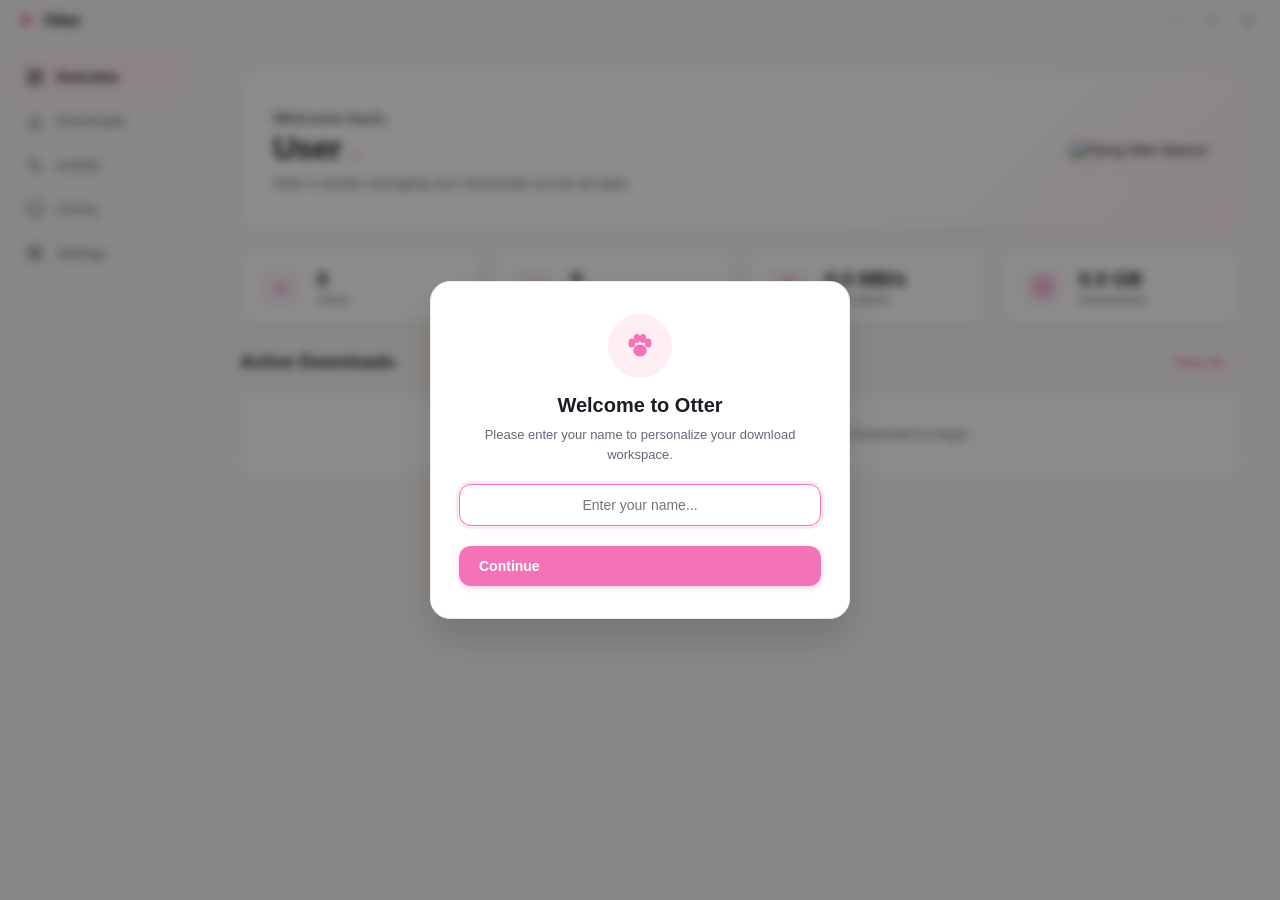
==== commit 70096876: "chore(v0.1.0): finalize video and audio testing evidence" ====
--- a/crates/gui/ui/index.html
+++ b/crates/gui/ui/index.html
@@ -5,6 +5,7 @@
   <meta name="viewport" content="width=device-width, initial-scale=1.0">
   <title>Otter</title>
   <link rel="stylesheet" href="style.css">
+  <!-- __OTTER_LOGOS_SCRIPT__ -->
 </head>
 <body>
   <!-- Onboarding / Welcome Name Modal (shown if name not provided) -->
@@ -91,14 +92,6 @@
             <span>Library</span>
           </button>
 
-          <button class="nav-item" data-view="view-engine">
-            <svg class="nav-icon" viewBox="0 0 24 24" fill="none" stroke="currentColor" stroke-width="2">
-              <circle cx="12" cy="12" r="3"/>
-              <path d="M19.4 15a1.65 1.65 0 0 0 .33 1.82l.06.06a2 2 0 0 1 0 2.83 2 2 0 0 1-2.83 0l-.06-.06a1.65 1.65 0 0 0-1.82-.33 1.65 1.65 0 0 0-1 1.51V21a2 2 0 0 1-2 2 2 2 0 0 1-2-2v-.09A1.65 1.65 0 0 0 9 19.4a1.65 1.65 0 0 0-1.82.33l-.06.06a2 2 0 0 1-2.83 0 2 2 0 0 1 0-2.83l.06-.06a1.65 1.65 0 0 0 .33-1.82 1.65 1.65 0 0 0-1.51-1H3a2 2 0 0 1-2-2 2 2 0 0 1 2-2h.09A1.65 1.65 0 0 0 4.6 9a1.65 1.65 0 0 0-.33-1.82l-.06-.06a2 2 0 0 1 0-2.83 2 2 0 0 1 2.83 0l.06.06a1.65 1.65 0 0 0 1.82.33H9a1.65 1.65 0 0 0 1-1.51V3a2 2 0 0 1 2-2 2 2 0 0 1 2 2v.09a1.65 1.65 0 0 0 1 1.51 1.65 1.65 0 0 0 1.82-.33l.06-.06a2 2 0 0 1 2.83 0 2 2 0 0 1 0 2.83l-.06.06a1.65 1.65 0 0 0-.33 1.82V9a1.65 1.65 0 0 0 1.51 1H21a2 2 0 0 1 2 2 2 2 0 0 1-2 2h-.09a1.65 1.65 0 0 0-1.51 1z"/>
-            </svg>
-            <span>Engine</span>
-          </button>
-
           <button class="nav-item" data-view="view-settings">
             <svg class="nav-icon" viewBox="0 0 24 24" fill="none" stroke="currentColor" stroke-width="2">
               <path d="M12.22 2h-.44a2 2 0 0 0-2 2v.18a2 2 0 0 1-1 1.73l-.43.25a2 2 0 0 1-2 0l-.15-.08a2 2 0 0 0-2.73.73l-.22.38a2 2 0 0 0 .73 2.73l.15.1a2 2 0 0 1 1 1.72v.51a2 2 0 0 1-1 1.74l-.15.09a2 2 0 0 0-.73 2.73l.22.38a2 2 0 0 0 2.73.73l.15-.08a2 2 0 0 1 2 0l.43.25a2 2 0 0 1 1 1.73V20a2 2 0 0 0 2 2h.44a2 2 0 0 0 2-2v-.18a2 2 0 0 1 1-1.73l.43-.25a2 2 0 0 1 2 0l.15.08a2 2 0 0 0 2.73-.73l.22-.39a2 2 0 0 0-.73-2.73l-.15-.08a2 2 0 0 1-1-1.74v-.5a2 2 0 0 1 1-1.74l.15-.09a2 2 0 0 0 .73-2.73l-.22-.38a2 2 0 0 0-2.73-.73l-.15.08a2 2 0 0 1-2 0l-.43-.25a2 2 0 0 1-1-1.73V4a2 2 0 0 0-2-2z"/>
@@ -120,7 +113,7 @@
               <p class="welcome-desc">Otter is quietly managing your downloads across all apps.</p>
             </div>
             <div class="hero-mascot-col">
-              <img src="otter://app/images/flying" alt="Flying Otter Mascot" class="mascot-hero">
+              <img src="__MASCOT_FLYING__" alt="Flying Otter Mascot" class="mascot-hero">
             </div>
           </div>
 
@@ -192,18 +185,18 @@
 
         <!-- 2. DOWNLOADS VIEW -->
         <section class="view" id="view-downloads">
-          <div class="downloads-top-bar">
-            <div>
-              <h1 class="view-title">Downloads <span class="pink-dot">.</span></h1>
-              <p class="view-subtitle">All your downloads, from anywhere on your PC.</p>
-            </div>
-            <div class="top-bar-actions">
-              <div class="search-box">
-                <svg class="search-icon" viewBox="0 0 24 24" fill="none" stroke="currentColor" stroke-width="2">
-                  <circle cx="11" cy="11" r="8"/>
-                  <line x1="21" y1="21" x2="16.65" y2="16.65"/>
-                </svg>
-                <input type="text" id="search-downloads-input" placeholder="Search downloads...">
+          <div class="page-header-row">
+            <div class="page-title-col">
+              <h1 class="page-title">Downloads <span class="pink-dot">.</span></h1>
+              <p class="page-subtitle">All your downloads, from anywhere on your PC.</p>
+            </div>
+            <div class="page-header-actions">
+              <div class="search-wrap">
+                <svg class="search-icon" viewBox="0 0 24 24" fill="none" stroke="currentColor" stroke-width="2.3" stroke-linecap="round" stroke-linejoin="round">
+                  <circle cx="11" cy="11" r="7.5"/>
+                  <line x1="21" y1="21" x2="16.5" y2="16.5"/>
+                </svg>
+                <input type="text" class="search-input" id="search-downloads-input" placeholder="Search downloads...">
               </div>
               <button class="btn-primary" id="btn-open-add-modal">
                 <span>+ Add Download</span>
@@ -213,11 +206,11 @@
 
           <!-- Filter Pills -->
           <div class="filter-pills-row">
-            <button class="pill-btn active" data-filter="all">All</button>
-            <button class="pill-btn" data-filter="active">Active</button>
-            <button class="pill-btn" data-filter="paused">Paused</button>
-            <button class="pill-btn" data-filter="completed">Completed</button>
-            <button class="pill-btn" data-filter="failed">Failed</button>
+            <button class="pill active" data-filter="all">All</button>
+            <button class="pill" data-filter="active">Active</button>
+            <button class="pill" data-filter="paused">Paused</button>
+            <button class="pill" data-filter="completed">Completed</button>
+            <button class="pill" data-filter="failed">Failed</button>
           </div>
 
           <!-- Downloads List -->
@@ -229,16 +222,16 @@
 
           <!-- Mascot Bottom Right -->
           <div class="mascot-bottom-right">
-            <img src="otter://app/images/focused" alt="Focused Otter with Laptop and Coffee" class="mascot-focused">
+            <img src="__MASCOT_FOCUSED__" alt="Focused Otter with Laptop and Coffee" class="mascot-focused">
           </div>
         </section>
 
         <!-- 3. ACTIVITY VIEW -->
         <section class="view" id="view-activity">
-          <div class="activity-top-bar">
-            <div>
-              <h1 class="view-title">Activity <span class="pink-dot">.</span></h1>
-              <p class="view-subtitle">Otter automatically detects downloads from your apps.</p>
+          <div class="page-header-row">
+            <div class="page-title-col">
+              <h1 class="page-title">Activity <span class="pink-dot">.</span></h1>
+              <p class="page-subtitle">Otter automatically detects downloads from your apps.</p>
             </div>
             <div class="live-detection-wrap">
               <span class="live-label">Live Detection</span>
@@ -249,133 +242,76 @@
             </div>
           </div>
 
-          <!-- Activity Cards with Real SVG Brand Icons (Zero Emojis) -->
-          <div class="activity-cards-list">
-            <div class="activity-card">
-              <div class="act-icon-brand chrome-icon">
-                <svg viewBox="0 0 48 48" class="brand-svg-icon">
-                  <circle cx="24" cy="24" r="10" fill="#fff"/>
-                  <circle cx="24" cy="24" r="8" fill="#1a73e8"/>
-                  <path fill="#ea4335" d="M24 4c8.4 0 15.6 5.2 18.5 12.6l-11 19C30.2 37.8 27.2 39 24 39c-8.3 0-15-6.7-15-15 0-1.4.2-2.7.5-4h21.9C29.6 15.7 26.9 14 24 14V4z"/>
-                  <path fill="#fbbc05" d="M11.5 24c0-3.3 1.1-6.4 3-8.9L3.4 9.8C1.3 13.8 0 18.6 0 24c0 10.3 6.5 19.1 15.6 22.4l11-19c-2.3 1.1-4.9 1.6-7.6 1.6-6 0-11.2-3.8-13.5-9z"/>
-                  <path fill="#34a853" d="M24 44c5.3 0 10.2-1.8 14.1-4.9l-11-19c-.9 1.7-2.3 3.1-4.1 4-2.8 1.4-6.1 1.4-8.8 0L3.4 38.2C8.7 42.6 15.9 44 24 44z"/>
-                </svg>
-              </div>
-              <div class="act-info">
-                <span class="act-name">Chrome</span>
-                <span class="act-sub">Direct web downloads • Browser integration active</span>
-              </div>
-              <div class="act-speed-badge">
-                <span class="speed-bars">
-                  <svg viewBox="0 0 24 24" width="14" height="14" fill="currentColor"><rect x="3" y="16" width="3" height="5" rx="1"/><rect x="9" y="11" width="3" height="10" rx="1"/><rect x="15" y="6" width="3" height="15" rx="1"/></svg>
-                </span>
-                <span id="act-speed-chrome">Ready</span>
-              </div>
-              <span class="chevron">›</span>
-            </div>
-
-            <div class="activity-card">
-              <div class="act-icon-brand steam-icon">
-                <svg viewBox="0 0 24 24" class="brand-svg-icon" fill="currentColor">
-                  <path d="M11.979 0C5.678 0 .511 4.86.022 11.037l6.432 2.658c.545-.371 1.203-.59 1.912-.59.063 0 .125.004.188.006l2.861-4.142V8.91c0-2.495 2.028-4.524 4.524-4.524 2.494 0 4.524 2.031 4.524 4.527s-2.03 4.525-4.524 4.525h-.105l-4.076 2.911c0 .052.005.105.005.159 0 1.875-1.515 3.396-3.39 3.396-1.635 0-3.016-1.173-3.331-2.704L.445 14.85C1.848 20.098 6.64 24 12.001 24c6.627 0 12-5.373 12-12S18.605 0 11.979 0z"/>
-                </svg>
-              </div>
-              <div class="act-info">
-                <span class="act-name">Steam</span>
-                <span class="act-sub">Steam Store protocol handoff & library detection</span>
-              </div>
-              <div class="act-speed-badge">
-                <span class="speed-bars">
-                  <svg viewBox="0 0 24 24" width="14" height="14" fill="currentColor"><rect x="3" y="16" width="3" height="5" rx="1"/><rect x="9" y="11" width="3" height="10" rx="1"/><rect x="15" y="6" width="3" height="15" rx="1"/></svg>
-                </span>
-                <span>Standby</span>
-              </div>
-              <span class="chevron">›</span>
-            </div>
-
-            <div class="activity-card">
-              <div class="act-icon-brand epic-icon">
-                <svg viewBox="0 0 24 24" class="brand-svg-icon" fill="currentColor">
-                  <path d="M4 1.5h16L22 17l-10 5.5L2 17 4 1.5zm13.5 13.5l1.2-10.5H5.3l1.2 10.5 5.5 3 5.5-3zM8 6h8v2H10v2h5v2h-5v2h6v2H8V6z"/>
-                </svg>
-              </div>
-              <div class="act-info">
-                <span class="act-name">Epic Games</span>
-                <span class="act-sub">Epic Games Store product URLs & launcher integration</span>
-              </div>
-              <div class="act-speed-badge">
-                <span class="speed-bars">
-                  <svg viewBox="0 0 24 24" width="14" height="14" fill="currentColor"><rect x="3" y="16" width="3" height="5" rx="1"/><rect x="9" y="11" width="3" height="10" rx="1"/><rect x="15" y="6" width="3" height="15" rx="1"/></svg>
-                </span>
-                <span>Standby</span>
-              </div>
-              <span class="chevron">›</span>
-            </div>
-
-            <div class="activity-card">
-              <div class="act-icon-brand hf-icon">
-                <svg viewBox="0 0 24 24" class="brand-svg-icon" fill="none">
-                  <circle cx="12" cy="12" r="10" fill="#FFD21E"/>
-                  <path d="M8 10a1.5 1.5 0 0 1 3 0M13 10a1.5 1.5 0 0 1 3 0" stroke="#000" stroke-width="2" stroke-linecap="round"/>
-                  <path d="M8 15c1.5 2 6.5 2 8 0" stroke="#000" stroke-width="2" stroke-linecap="round"/>
-                  <ellipse cx="6" cy="14" rx="2" ry="3" fill="#FFA000"/>
-                  <ellipse cx="18" cy="14" rx="2" ry="3" fill="#FFA000"/>
-                </svg>
-              </div>
-              <div class="act-info">
-                <span class="act-name">Hugging Face</span>
-                <span class="act-sub">Multi-stream Range model weights & dataset shards</span>
-              </div>
-              <div class="act-speed-badge">
-                <span class="speed-bars">
-                  <svg viewBox="0 0 24 24" width="14" height="14" fill="currentColor"><rect x="3" y="16" width="3" height="5" rx="1"/><rect x="9" y="11" width="3" height="10" rx="1"/><rect x="15" y="6" width="3" height="15" rx="1"/></svg>
-                </span>
-                <span id="act-speed-hf">AIMD Active</span>
-              </div>
-              <span class="chevron">›</span>
-            </div>
-
-            <div class="activity-card">
-              <div class="act-icon-brand gh-icon">
-                <svg viewBox="0 0 24 24" class="brand-svg-icon" fill="currentColor">
-                  <path fill-rule="evenodd" clip-rule="evenodd" d="M12 2C6.477 2 2 6.484 2 12.017c0 4.425 2.865 8.18 6.839 9.504.5.092.682-.217.682-.483 0-.237-.008-.868-.013-1.703-2.782.605-3.369-1.343-3.369-1.343-.454-1.158-1.11-1.466-1.11-1.466-.908-.62.069-.608.069-.608 1.003.07 1.53 1.032 1.53 1.032.892 1.53 2.341 1.088 2.91.832.092-.647.35-1.088.636-1.338-2.22-.253-4.555-1.113-4.555-4.951 0-1.093.39-1.988 1.029-2.688-.103-.253-.446-1.272.098-2.65 0 0 .84-.27 2.75 1.026A9.564 9.564 0 0112 6.844c.85.004 1.705.115 2.504.337 1.909-1.296 2.747-1.027 2.747-1.027.546 1.379.202 2.398.1 2.651.64.7 1.028 1.595 1.028 2.688 0 3.848-2.339 4.695-4.566 4.943.359.309.678.92.678 1.855 0 1.338-.012 2.419-.012 2.747 0 .268.18.58.688.482A10.019 10.019 0 0022 12.017C22 6.484 17.522 2 12 2z"/>
-                </svg>
-              </div>
-              <div class="act-info">
-                <span class="act-name">GitHub / Ollama</span>
-                <span class="act-sub">Physical GGUF layer blobs & release assets</span>
-              </div>
-              <div class="act-speed-badge completed-badge">
-                <span class="checkmark-icon"><svg viewBox="0 0 24 24" width="14" height="14" fill="none" stroke="currentColor" stroke-width="2.5"><polyline points="20 6 9 17 4 12"/></svg></span>
-                <span>Active</span>
-              </div>
-              <span class="chevron">›</span>
-            </div>
-          </div>
-
-          <!-- Mascot Bottom Left -->
+          <!-- Dynamic Activity Cards (Rendered from real system introspection) -->
+          <div class="activity-cards-list" id="activity-cards-container">
+            <!-- Dynamic application cards rendered by app.js -->
+          </div>
+
+          <!-- Activity Detail Modal / Drawer -->
+          <div class="modal-backdrop" id="activityDetailBackdrop" style="display: none;">
+            <div class="modal-card activity-detail-modal">
+              <div class="modal-header">
+                <div class="detail-header-left">
+                  <div class="detail-brand-icon-wrap" id="detail-app-icon"></div>
+                  <div class="detail-title-col">
+                    <h2 class="modal-title" id="detail-app-name">Application</h2>
+                    <span class="detail-status-pill" id="detail-app-status">Standby</span>
+                  </div>
+                </div>
+                <button class="modal-close-btn" id="btn-close-activity-detail">✕</button>
+              </div>
+
+              <div class="modal-body activity-modal-body">
+                <div class="detail-meta-grid">
+                  <div class="detail-meta-card">
+                    <span class="meta-label">Detection Method</span>
+                    <span class="meta-val" id="detail-detection-method">-</span>
+                  </div>
+                  <div class="detail-meta-card">
+                    <span class="meta-label">Evidence & Confidence</span>
+                    <span class="meta-val" id="detail-detection-confidence">-</span>
+                  </div>
+                  <div class="detail-meta-card">
+                    <span class="meta-label">Active Transfers</span>
+                    <span class="meta-val" id="detail-active-count">0</span>
+                  </div>
+                  <div class="detail-meta-card">
+                    <span class="meta-label">Aggregate Speed</span>
+                    <span class="meta-val" id="detail-speed">0.0 MB/s</span>
+                  </div>
+                </div>
+
+                <h3 class="detail-section-title">Detected Download Transfers</h3>
+                <div class="detail-files-list" id="detail-files-container">
+                  <!-- Populated with real files or honest source unknown notification -->
+                </div>
+              </div>
+            </div>
+          </div>
+
+          <!-- Mascot Bottom Left (Matching Reference media_1793983231510_211bee93.jpg) -->
           <div class="mascot-bottom-left">
-            <img src="otter://app/images/cheerful" alt="Cheerful Otter Popping Out of Pink Box" class="mascot-cheerful">
+            <img src="__MASCOT_CHEERFUL__" alt="Cheerful Otter Popping Out of Pink Box" class="mascot-cheerful">
           </div>
         </section>
 
         <!-- 4. LIBRARY VIEW -->
         <section class="view" id="view-library">
-          <div class="downloads-top-bar">
-            <div>
-              <h1 class="view-title">Library <span class="pink-dot">.</span></h1>
-              <p class="view-subtitle">Organized by models, datasets, archives, and media.</p>
+          <div class="page-header-row">
+            <div class="page-title-col">
+              <h1 class="page-title">Library <span class="pink-dot">.</span></h1>
+              <p class="page-subtitle">Organized by models, datasets, archives, and media.</p>
             </div>
           </div>
 
           <!-- Library Filter Tabs -->
           <div class="filter-pills-row">
-            <button class="pill-btn active" data-lib-filter="all">All</button>
-            <button class="pill-btn" data-lib-filter="models">Models</button>
-            <button class="pill-btn" data-lib-filter="datasets">Datasets</button>
-            <button class="pill-btn" data-lib-filter="videos">Videos</button>
-            <button class="pill-btn" data-lib-filter="archives">Archives</button>
-            <button class="pill-btn" data-lib-filter="documents">Documents</button>
+            <button class="pill active" data-lib-filter="all">All</button>
+            <button class="pill" data-lib-filter="models">Models</button>
+            <button class="pill" data-lib-filter="datasets">Datasets</button>
+            <button class="pill" data-lib-filter="videos">Videos</button>
+            <button class="pill" data-lib-filter="archives">Archives</button>
+            <button class="pill" data-lib-filter="documents">Documents</button>
           </div>
 
           <div class="downloads-list" id="library-container">
@@ -385,255 +321,386 @@
           </div>
         </section>
 
-        <!-- 5. ENGINE TELEMETRY VIEW -->
-        <section class="view" id="view-engine">
-          <div class="downloads-top-bar">
-            <div>
-              <h1 class="view-title">Engine <span class="pink-dot">.</span></h1>
-              <p class="view-subtitle">Real-time telemetry, SQLite WAL state, and Win32 hardware inspection.</p>
-            </div>
-            <button class="btn-primary" id="btn-run-doctor">
-              <span>Run Diagnostics</span>
-            </button>
-          </div>
-
-          <!-- Live Telemetry Cards -->
-          <div class="engine-cards-grid">
-            <div class="engine-card">
-              <span class="eng-label">Adaptive Concurrency</span>
-              <span class="eng-val" id="eng-aimd-status">Active (AIMD)</span>
-              <p class="eng-desc">Additive Increase / Multiplicative Decrease congestion control prevents CDN rate-limits.</p>
-            </div>
-
-            <div class="engine-card">
-              <span class="eng-label">Active Sockets</span>
-              <span class="eng-val" id="eng-connections">0</span>
-              <p class="eng-desc">Dynamic HTTP/1.1 TCP connections bounded by host semaphore.</p>
-            </div>
-
-            <div class="engine-card">
-              <span class="eng-label">SQLite Manifest</span>
-              <span class="eng-val" id="eng-wal-status">WAL Mode</span>
-              <p class="eng-desc">Crash-durable checkpointing with zero lock contention.</p>
-            </div>
-
-            <div class="engine-card">
-              <span class="eng-label">Disk Preallocation</span>
-              <span class="eng-val" id="eng-prealloc-status">SetFileValidData</span>
-              <p class="eng-desc">Instantaneous sparse reservation on NTFS without zeroing stalls.</p>
-            </div>
-          </div>
-
-          <!-- Hardware & Host Introspection -->
-          <h2 class="section-title" style="margin-top: 32px; margin-bottom: 16px;">Host Machine Specs (Physical Introspection)</h2>
-          <div class="specs-grid">
-            <div class="spec-item">
-              <span class="spec-k">Device Name:</span>
-              <span class="spec-v" id="spec-device-name">Inspecting...</span>
-            </div>
-            <div class="spec-item">
-              <span class="spec-k">CPU Cores:</span>
-              <span class="spec-v" id="spec-cpu-cores">Inspecting...</span>
-            </div>
-            <div class="spec-item">
-              <span class="spec-k">Physical RAM:</span>
-              <span class="spec-v" id="spec-ram">Inspecting...</span>
-            </div>
-            <div class="spec-item">
-              <span class="spec-k">Free Disk Space:</span>
-              <span class="spec-v" id="spec-disk-free">Inspecting...</span>
-            </div>
-          </div>
-
-          <!-- Diagnostic Results Box -->
-          <div class="doctor-results-box" id="doctor-results" style="display: none; margin-top: 24px;">
-            <h3 class="section-title" style="font-size: 16px; margin-bottom: 12px;">Doctor Diagnostic Report</h3>
-            <div id="doctor-items-list" class="doctor-items-list"></div>
-          </div>
-        </section>
-
-        <!-- 6. SETTINGS VIEW -->
+        <!-- 5. SETTINGS VIEW -->
         <section class="view" id="view-settings">
-          <div class="settings-layout">
-            <!-- Settings Subnav -->
+          <!-- Settings Page Header with Sleeping Mascot and 'z z z' -->
+          <div class="settings-header-row">
+            <div class="settings-title-col">
+              <h1 class="page-title">Settings <span class="pink-dot">.</span></h1>
+              <p class="page-subtitle">Customize how Otter works for you.</p>
+            </div>
+            <div class="settings-mascot-wrap">
+              <div class="zzz-container">
+                <span class="zzz z3">z</span>
+                <span class="zzz z2">z</span>
+                <span class="zzz z1">z</span>
+              </div>
+              <img src="__MASCOT_SLEEPING__" alt="Sleeping Otter on Pink Paw Pillow" class="mascot-sleeping-pill">
+            </div>
+          </div>
+
+          <!-- Settings Main Two Columns -->
+          <div class="settings-two-col">
+            <!-- Left Subnav (8 Categories) -->
             <div class="settings-subnav">
-              <div class="settings-header-col">
-                <h1 class="view-title">Settings <span class="pink-dot">.</span></h1>
-                <p class="view-subtitle">Customize how Otter works for you.</p>
-              </div>
-              <button class="subnav-btn active" data-settings-pane="pane-general">General</button>
-              <button class="subnav-btn" data-settings-pane="pane-detection">Detection</button>
-              <button class="subnav-btn" data-settings-pane="pane-engine">Download Engine</button>
-              <button class="subnav-btn" data-settings-pane="pane-storage">Storage</button>
-              <button class="subnav-btn" data-settings-pane="pane-network">Network</button>
-              <button class="subnav-btn" data-settings-pane="pane-appearance">Appearance</button>
-              <button class="subnav-btn" data-settings-pane="pane-notifications">Notifications</button>
-              <button class="subnav-btn" data-settings-pane="pane-advanced">Advanced</button>
-            </div>
-
-            <!-- Settings Content Panes -->
-            <div class="settings-pane-container">
-              <!-- Pane 1: General -->
+              <button class="subnav-btn active" data-settings-pane="pane-general">
+                <svg viewBox="0 0 24 24" width="16" height="16" fill="none" stroke="currentColor" stroke-width="2">
+                  <circle cx="12" cy="12" r="3"/>
+                  <path d="M19.4 15a1.65 1.65 0 0 0 .33 1.82l.06.06a2 2 0 0 1 0 2.83 2 2 0 0 1-2.83 0l-.06-.06a1.65 1.65 0 0 0-1.82-.33 1.65 1.65 0 0 0-1 1.51V21a2 2 0 0 1-2 2 2 2 0 0 1-2-2v-.09A1.65 1.65 0 0 0 9 19.4a1.65 1.65 0 0 0-1.82.33l-.06.06a2 2 0 0 1-2.83 0 2 2 0 0 1 0-2.83l.06-.06a1.65 1.65 0 0 0 .33-1.82 1.65 1.65 0 0 0-1.51-1H3a2 2 0 0 1-2-2 2 2 0 0 1 2-2h.09A1.65 1.65 0 0 0 4.6 9a1.65 1.65 0 0 0-.33-1.82l-.06-.06a2 2 0 0 1 0-2.83 2 2 0 0 1 2.83 0l.06.06a1.65 1.65 0 0 0 1.82.33H9a1.65 1.65 0 0 0 1-1.51V3a2 2 0 0 1 2-2 2 2 0 0 1 2 2v.09a1.65 1.65 0 0 0 1 1.51 1.65 1.65 0 0 0 1.82-.33l.06-.06a2 2 0 0 1 2.83 0 2 2 0 0 1 0 2.83l-.06.06a1.65 1.65 0 0 0-.33 1.82V9a1.65 1.65 0 0 0 1.51 1H21a2 2 0 0 1 2 2 2 2 0 0 1-2 2h-.09a1.65 1.65 0 0 0-1.51 1z"/>
+                </svg>
+                <span>General</span>
+              </button>
+
+              <button class="subnav-btn" data-settings-pane="pane-detection">
+                <svg viewBox="0 0 24 24" width="16" height="16" fill="none" stroke="currentColor" stroke-width="2">
+                  <path d="M5 12.55a11 11 0 0 1 14.08 0"/>
+                  <path d="M1.42 9a16 16 0 0 1 21.16 0"/>
+                  <path d="M8.53 16.11a6 6 0 0 1 6.95 0"/>
+                  <line x1="12" y1="20" x2="12.01" y2="20" stroke-width="3"/>
+                </svg>
+                <span>Detection</span>
+              </button>
+
+              <button class="subnav-btn" data-settings-pane="pane-engine">
+                <svg viewBox="0 0 24 24" width="16" height="16" fill="none" stroke="currentColor" stroke-width="2">
+                  <polygon points="13 2 3 14 12 14 11 22 21 10 12 10 13 2"/>
+                </svg>
+                <span>Download Engine</span>
+              </button>
+
+              <button class="subnav-btn" data-settings-pane="pane-storage">
+                <svg viewBox="0 0 24 24" width="16" height="16" fill="none" stroke="currentColor" stroke-width="2">
+                  <path d="M22 19a2 2 0 0 1-2 2H4a2 2 0 0 1-2-2V5a2 2 0 0 1 2-2h5l2 3h9a2 2 0 0 1 2 2z"/>
+                </svg>
+                <span>Storage</span>
+              </button>
+
+              <button class="subnav-btn" data-settings-pane="pane-network">
+                <svg viewBox="0 0 24 24" width="16" height="16" fill="none" stroke="currentColor" stroke-width="2">
+                  <circle cx="12" cy="12" r="10"/>
+                  <line x1="2" y1="12" x2="22" y2="12"/>
+                  <path d="M12 2a15.3 15.3 0 0 1 4 10 15.3 15.3 0 0 1-4 10 15.3 15.3 0 0 1-4-10 15.3 15.3 0 0 1 4-10z"/>
+                </svg>
+                <span>Network</span>
+              </button>
+
+              <button class="subnav-btn" data-settings-pane="pane-appearance">
+                <svg viewBox="0 0 24 24" width="16" height="16" fill="none" stroke="currentColor" stroke-width="2">
+                  <circle cx="13.5" cy="6.5" r=".5" fill="currentColor"/>
+                  <circle cx="17.5" cy="10.5" r=".5" fill="currentColor"/>
+                  <circle cx="8.5" cy="7.5" r=".5" fill="currentColor"/>
+                  <circle cx="6.5" cy="12.5" r=".5" fill="currentColor"/>
+                  <path d="M12 2C6.5 2 2 6.5 2 12s4.5 10 10 10c.926 0 1.648-.746 1.648-1.688 0-.437-.18-.835-.437-1.125-.29-.289-.438-.652-.438-1.125a1.64 1.64 0 0 1 1.668-1.668h1.996c3.051 0 5.563-2.512 5.563-5.563C22 6.5 17.5 2 12 2z"/>
+                </svg>
+                <span>Appearance</span>
+              </button>
+
+              <button class="subnav-btn" data-settings-pane="pane-notifications">
+                <svg viewBox="0 0 24 24" width="16" height="16" fill="none" stroke="currentColor" stroke-width="2">
+                  <path d="M18 8A6 6 0 0 0 6 8c0 7-3 9-3 9h18s-3-2-3-9"/>
+                  <path d="M13.73 21a2 2 0 0 1-3.46 0"/>
+                </svg>
+                <span>Notifications</span>
+              </button>
+
+              <button class="subnav-btn" data-settings-pane="pane-advanced">
+                <svg viewBox="0 0 24 24" width="16" height="16" fill="none" stroke="currentColor" stroke-width="2">
+                  <polyline points="16 18 22 12 16 6"/>
+                  <polyline points="8 6 2 12 8 18"/>
+                </svg>
+                <span>Advanced</span>
+              </button>
+            </div>
+
+            <!-- Right Content Panes -->
+            <div class="settings-content-col">
+              <!-- Pane 1: General (Exact Match to Reference Screenshot) -->
               <div class="settings-pane active" id="pane-general">
-                <h3 class="settings-section-title">General</h3>
-
-                <div class="setting-item-row">
-                  <div class="setting-text">
-                    <span class="setting-name">Your Name</span>
-                    <span class="setting-desc">Personalize your greeting and workspace.</span>
-                  </div>
-                  <div class="setting-inline-input">
-                    <input type="text" class="setting-input" id="setting-user-name" placeholder="Enter your name...">
-                    <button class="btn-subtle" id="btn-save-user-name">Save</button>
-                  </div>
-                </div>
-                
-                <div class="setting-item-row">
-                  <div class="setting-text">
-                    <span class="setting-name">Start with Windows</span>
-                    <span class="setting-desc">Launch Otter automatically when you turn on your PC.</span>
-                  </div>
-                  <label class="switch">
-                    <input type="checkbox" id="set-start-with-windows">
-                    <span class="slider round"></span>
-                  </label>
-                </div>
-
-                <div class="setting-item-row">
-                  <div class="setting-text">
-                    <span class="setting-name">Minimize to system tray</span>
-                    <span class="setting-desc">Keep Otter running in the background when closing the window.</span>
-                  </div>
-                  <label class="switch">
-                    <input type="checkbox" id="set-minimize-to-tray" checked>
-                    <span class="slider round"></span>
-                  </label>
-                </div>
-
-                <div class="setting-item-row">
-                  <div class="setting-text">
-                    <span class="setting-name">Language</span>
-                  </div>
-                  <select class="setting-select" id="set-language">
-                    <option value="English">English</option>
-                  </select>
-                </div>
-
-                <h3 class="settings-section-title" style="margin-top: 24px;">Download Behavior</h3>
-
-                <div class="setting-item-row">
-                  <div class="setting-text">
-                    <span class="setting-name">Default download location</span>
-                  </div>
-                  <div class="setting-inline-input">
-                    <input type="text" class="setting-input" id="set-download-dir" readonly>
-                    <button class="btn-subtle" id="btn-change-download-dir">Change</button>
-                  </div>
-                </div>
-
-                <div class="setting-item-row">
-                  <div class="setting-text">
-                    <span class="setting-name">Concurrent downloads</span>
-                    <span class="setting-desc">Number of files to download at the same time.</span>
-                  </div>
-                  <select class="setting-select" id="set-concurrent-downloads">
-                    <option value="2">2</option>
-                    <option value="4">4</option>
-                    <option value="5" selected>5</option>
-                    <option value="8">8</option>
-                    <option value="16">16</option>
-                  </select>
-                </div>
-
-                <div class="setting-item-row">
-                  <div class="setting-text">
-                    <span class="setting-name">Bandwidth limit</span>
-                    <span class="setting-desc">Limit total download speed across all active connections.</span>
-                  </div>
-                  <select class="setting-select" id="set-bandwidth-limit">
-                    <option value="none">No limit</option>
-                    <option value="10">10 MB/s</option>
-                    <option value="25">25 MB/s</option>
-                    <option value="50">50 MB/s</option>
-                  </select>
-                </div>
-              </div>
-
-              <!-- Other Panes (Detection, Storage, Network, etc.) -->
+                <!-- Card 1: General -->
+                <div class="settings-card">
+                  <h3 class="card-title">General</h3>
+
+                  <div class="setting-row">
+                    <div class="setting-text">
+                      <span class="setting-title">Start with Windows</span>
+                      <span class="setting-sub">Launch Otter automatically when you turn on your PC.</span>
+                    </div>
+                    <label class="switch">
+                      <input type="checkbox" id="set-start-with-windows">
+                      <span class="slider round"></span>
+                    </label>
+                  </div>
+
+                  <div class="setting-row">
+                    <div class="setting-text">
+                      <span class="setting-title">Minimize to system tray</span>
+                      <span class="setting-sub">Keep Otter running in the background.</span>
+                    </div>
+                    <label class="switch">
+                      <input type="checkbox" id="set-minimize-to-tray" checked>
+                      <span class="slider round"></span>
+                    </label>
+                  </div>
+
+                  <div class="setting-row">
+                    <div class="setting-text">
+                      <span class="setting-title">Language</span>
+                    </div>
+                    <select class="pill-select" id="set-language">
+                      <option value="English" selected>English</option>
+                      <option value="Spanish">Spanish</option>
+                      <option value="German">German</option>
+                      <option value="French">French</option>
+                    </select>
+                  </div>
+                </div>
+
+                <!-- Card 2: Download Behavior -->
+                <div class="settings-card">
+                  <h3 class="card-title">Download Behavior</h3>
+
+                  <div class="setting-row folder-setting-row">
+                    <div class="setting-text">
+                      <span class="setting-title">Default download location</span>
+                      <div class="folder-display">
+                        <svg viewBox="0 0 24 24" width="15" height="15" fill="none" stroke="currentColor" stroke-width="2" class="folder-svg">
+                          <path d="M22 19a2 2 0 0 1-2 2H4a2 2 0 0 1-2-2V5a2 2 0 0 1 2-2h5l2 3h9a2 2 0 0 1 2 2z"/>
+                        </svg>
+                        <span id="lbl-download-dir" class="folder-path">D:\Downloads\Otter</span>
+                      </div>
+                    </div>
+                    <button class="pill-btn-outline" id="btn-change-folder">Change</button>
+                  </div>
+
+                  <div class="setting-row">
+                    <div class="setting-text">
+                      <span class="setting-title">Concurrent downloads</span>
+                      <span class="setting-sub">Number of files to download at the same time.</span>
+                    </div>
+                    <select class="pill-select" id="set-concurrent-downloads">
+                      <option value="2">2</option>
+                      <option value="3">3</option>
+                      <option value="4">4</option>
+                      <option value="5" selected>5</option>
+                      <option value="8">8</option>
+                      <option value="16">16</option>
+                    </select>
+                  </div>
+
+                  <div class="setting-row">
+                    <div class="setting-text">
+                      <span class="setting-title">Bandwidth limit</span>
+                      <span class="setting-sub">Limit total download speed.</span>
+                    </div>
+                    <select class="pill-select" id="set-bandwidth-limit">
+                      <option value="none" selected>No limit</option>
+                      <option value="5">5 MB/s</option>
+                      <option value="10">10 MB/s</option>
+                      <option value="25">25 MB/s</option>
+                      <option value="50">50 MB/s</option>
+                      <option value="100">100 MB/s</option>
+                    </select>
+                  </div>
+                </div>
+              </div>
+
+              <!-- Pane 2: Detection -->
               <div class="settings-pane" id="pane-detection">
-                <h3 class="settings-section-title">Detection</h3>
-                <div class="setting-item-row">
-                  <div class="setting-text">
-                    <span class="setting-name">Automatic Clipboard URL Detection</span>
-                    <span class="setting-desc">Prompt to download when copying media, model, or dataset links.</span>
-                  </div>
-                  <label class="switch">
-                    <input type="checkbox" checked>
-                    <span class="slider round"></span>
-                  </label>
-                </div>
-              </div>
-
+                <div class="settings-card">
+                  <h3 class="card-title">Clipboard & Live Detection</h3>
+
+                  <div class="setting-row">
+                    <div class="setting-text">
+                      <span class="setting-title">Automatic Clipboard Detection</span>
+                      <span class="setting-sub">Prompt to download when copying media, model, or dataset links.</span>
+                    </div>
+                    <label class="switch">
+                      <input type="checkbox" id="set-live-detection" checked>
+                      <span class="slider round"></span>
+                    </label>
+                  </div>
+
+                  <div class="setting-row">
+                    <div class="setting-text">
+                      <span class="setting-title">Show Detection Preview</span>
+                      <span class="setting-sub">Inspect stream count, resumability, and file metadata before starting.</span>
+                    </div>
+                    <label class="switch">
+                      <input type="checkbox" id="set-detection-preview" checked>
+                      <span class="slider round"></span>
+                    </label>
+                  </div>
+                </div>
+              </div>
+
+              <!-- Pane 3: Download Engine -->
               <div class="settings-pane" id="pane-engine">
-                <h3 class="settings-section-title">Download Engine</h3>
-                <div class="setting-item-row">
-                  <div class="setting-text">
-                    <span class="setting-name">Dynamic AIMD Rate Control</span>
-                    <span class="setting-desc">Automatically scale streams based on bandwidth headroom.</span>
-                  </div>
-                  <label class="switch">
-                    <input type="checkbox" checked>
-                    <span class="slider round"></span>
-                  </label>
-                </div>
-              </div>
-
+                <div class="settings-card">
+                  <h3 class="card-title">Concurrency & Congestion Control</h3>
+
+                  <div class="setting-row">
+                    <div class="setting-text">
+                      <span class="setting-title">Dynamic AIMD Scaling</span>
+                      <span class="setting-sub">Additive Increase / Multiplicative Decrease adapts streams to CDN limits.</span>
+                    </div>
+                    <label class="switch">
+                      <input type="checkbox" id="set-aimd" checked>
+                      <span class="slider round"></span>
+                    </label>
+                  </div>
+
+                  <div class="setting-row">
+                    <div class="setting-text">
+                      <span class="setting-title">Automatic SHA-256 Verification</span>
+                      <span class="setting-sub">Compute cryptographic hash upon completion and match against manifest.</span>
+                    </div>
+                    <label class="switch">
+                      <input type="checkbox" id="set-auto-verify" checked>
+                      <span class="slider round"></span>
+                    </label>
+                  </div>
+                </div>
+              </div>
+
+              <!-- Pane 4: Storage -->
               <div class="settings-pane" id="pane-storage">
-                <h3 class="settings-section-title">Storage</h3>
-                <p class="setting-desc">Otter writes directly to preallocated NTFS sparse offsets, eliminating post-download merge phases.</p>
-              </div>
-
+                <div class="settings-card">
+                  <h3 class="card-title">Storage & Disk Allocation</h3>
+
+                  <div class="setting-row">
+                    <div class="setting-text">
+                      <span class="setting-title">NTFS Instant Preallocation</span>
+                      <span class="setting-sub">Uses SetFileValidData on Windows to allocate disk space instantaneously without zero-fill stalls.</span>
+                    </div>
+                    <span class="setting-status-pill">Active</span>
+                  </div>
+
+                  <div class="setting-row">
+                    <div class="setting-text">
+                      <span class="setting-title">Crash-Durable Recovery</span>
+                      <span class="setting-sub">SQLite WAL mode automatically resumes interrupted segments upon reboot.</span>
+                    </div>
+                    <label class="switch">
+                      <input type="checkbox" id="set-crash-recovery" checked>
+                      <span class="slider round"></span>
+                    </label>
+                  </div>
+                </div>
+              </div>
+
+              <!-- Pane 5: Network -->
               <div class="settings-pane" id="pane-network">
-                <h3 class="settings-section-title">Network</h3>
-                <p class="setting-desc">Per-host connection semaphore defaults to 16 independent TCP sockets.</p>
-              </div>
-
+                <div class="settings-card">
+                  <h3 class="card-title">Network & Sockets</h3>
+
+                  <div class="setting-row">
+                    <div class="setting-text">
+                      <span class="setting-title">Max Connections per Host</span>
+                      <span class="setting-sub">Global host connection semaphore ceiling to avoid CDN IP bans.</span>
+                    </div>
+                    <select class="pill-select" id="set-max-connections">
+                      <option value="8">8 sockets</option>
+                      <option value="16" selected>16 sockets</option>
+                      <option value="24">24 sockets</option>
+                      <option value="32">32 sockets</option>
+                    </select>
+                  </div>
+
+                  <div class="setting-row">
+                    <div class="setting-text">
+                      <span class="setting-title">Independent HTTP/1.1 Sockets</span>
+                      <span class="setting-sub">Bypasses HTTP/2 Head-of-Line blocking over high-latency WAN links.</span>
+                    </div>
+                    <span class="setting-status-pill">Enforced</span>
+                  </div>
+                </div>
+              </div>
+
+              <!-- Pane 6: Appearance -->
               <div class="settings-pane" id="pane-appearance">
-                <h3 class="settings-section-title">Appearance</h3>
-                <div class="setting-item-row">
-                  <div class="setting-text">
-                    <span class="setting-name">Theme</span>
-                    <span class="setting-desc">Switch between Warm Ivory and Dark Mode.</span>
-                  </div>
-                  <select class="setting-select" id="set-theme">
-                    <option value="light">Warm Ivory (Default)</option>
-                    <option value="dark">Dark</option>
-                  </select>
-                </div>
-              </div>
-
+                <div class="settings-card">
+                  <h3 class="card-title">Interface Appearance</h3>
+
+                  <div class="setting-row">
+                    <div class="setting-text">
+                      <span class="setting-title">Theme</span>
+                      <span class="setting-sub">Choose between Warm Ivory and Dark Mode.</span>
+                    </div>
+                    <select class="pill-select" id="set-theme">
+                      <option value="light" selected>Warm Ivory (Default)</option>
+                      <option value="dark">Dark</option>
+                    </select>
+                  </div>
+
+                  <div class="setting-row">
+                    <div class="setting-text">
+                      <span class="setting-title">Accent Palette</span>
+                      <span class="setting-sub">Otter signature warm rose and pink accents.</span>
+                    </div>
+                    <span class="setting-status-pill" style="background-color: #FCE7F3; color: #DB2777;">Otter Rose</span>
+                  </div>
+                </div>
+              </div>
+
+              <!-- Pane 7: Notifications -->
               <div class="settings-pane" id="pane-notifications">
-                <h3 class="settings-section-title">Notifications</h3>
-                <div class="setting-item-row">
-                  <div class="setting-text">
-                    <span class="setting-name">Notify on download completion</span>
-                  </div>
-                  <label class="switch">
-                    <input type="checkbox" checked>
-                    <span class="slider round"></span>
-                  </label>
-                </div>
-              </div>
-
+                <div class="settings-card">
+                  <h3 class="card-title">Notifications</h3>
+
+                  <div class="setting-row">
+                    <div class="setting-text">
+                      <span class="setting-title">Notify on download completion</span>
+                      <span class="setting-sub">Show Windows desktop toast when downloads complete.</span>
+                    </div>
+                    <label class="switch">
+                      <input type="checkbox" id="set-notify-completed" checked>
+                      <span class="slider round"></span>
+                    </label>
+                  </div>
+
+                  <div class="setting-row">
+                    <div class="setting-text">
+                      <span class="setting-title">Notify on download failure</span>
+                      <span class="setting-sub">Show desktop toast when a network error or CDN reset occurs.</span>
+                    </div>
+                    <label class="switch">
+                      <input type="checkbox" id="set-notify-failed" checked>
+                      <span class="slider round"></span>
+                    </label>
+                  </div>
+                </div>
+              </div>
+
+              <!-- Pane 8: Advanced -->
               <div class="settings-pane" id="pane-advanced">
-                <h3 class="settings-section-title">Advanced</h3>
-                <p class="setting-desc">Version: Otter 0.1.0 (Rust 2024 Edition, Native Win32)</p>
-              </div>
-            </div>
-
-            <!-- Sleeping Mascot Top Right -->
-            <div class="mascot-settings-top">
-              <img src="otter://app/images/sleeping" alt="Sleeping Otter on Pink Paw Pillow" class="mascot-sleeping">
+                <div class="settings-card">
+                  <h3 class="card-title">System & Diagnostics</h3>
+
+                  <div class="setting-row">
+                    <div class="setting-text">
+                      <span class="setting-title">Engine Version</span>
+                      <span class="setting-sub">Otter v0.1.0 (Rust 2024 Edition, Native Win32)</span>
+                    </div>
+                    <span class="setting-status-pill">v0.1.0</span>
+                  </div>
+
+                  <div class="setting-row">
+                    <div class="setting-text">
+                      <span class="setting-title">Configuration Directory</span>
+                      <span class="setting-sub">Stored atomically in %LOCALAPPDATA%\otter\gui_settings.json.</span>
+                    </div>
+                    <button class="pill-btn-outline" id="btn-open-settings-dir">Open Folder</button>
+                  </div>
+
+                  <div class="setting-row">
+                    <div class="setting-text">
+                      <span class="setting-title">Reset All Settings</span>
+                      <span class="setting-sub">Restore all settings to factory defaults without deleting files.</span>
+                    </div>
+                    <button class="pill-btn-outline" id="btn-reset-settings" style="color: #EF4444; border-color: #FCA5A5;">Reset Defaults</button>
+                  </div>
+                </div>
+              </div>
             </div>
           </div>
         </section>
@@ -645,36 +712,66 @@
   <div class="modal-backdrop" id="urlModalBackdrop" style="display: none;">
     <div class="modal-box">
       <div class="modal-header">
-        <h2 class="modal-title">Add Download</h2>
+        <h2 class="modal-title">
+          <svg class="paw-icon" viewBox="0 0 24 24" fill="currentColor" style="color: var(--accent-pink); width: 18px; height: 18px;">
+            <ellipse cx="12" cy="15" rx="4.5" ry="4"/>
+            <ellipse cx="6.5" cy="10" rx="2.2" ry="3"/>
+            <ellipse cx="10" cy="7" rx="2.2" ry="3"/>
+            <ellipse cx="14" cy="7" rx="2.2" ry="3"/>
+            <ellipse cx="17.5" cy="10" rx="2.2" ry="3"/>
+          </svg>
+          Add Download
+        </h2>
         <button class="modal-close-btn" id="btn-close-modal">✕</button>
       </div>
 
       <div class="modal-body">
         <label class="modal-label">Paste URL or Content ID</label>
         <div class="url-input-wrap">
-          <input type="text" id="modal-url-input" class="modal-input" placeholder="e.g. Hugging Face, Ollama tag, Steam, YouTube, or direct link...">
+          <input type="text" id="modal-url-input" class="modal-input" placeholder="e.g. YouTube, Instagram, Pinterest, Hugging Face, Steam, or direct link...">
+        </div>
+
+        <!-- Probing Indicator -->
+        <div id="det-probing-indicator" class="probing-indicator" style="display: none;">
+          <span>🔍 Probing media streams & available qualities...</span>
         </div>
 
         <!-- Detection Result Box -->
         <div class="detection-card" id="detection-result-card" style="display: none;">
           <div class="det-header">
-            <span class="det-badge" id="det-badge-platform">Hugging Face</span>
+            <span class="det-badge" id="det-badge-platform">
+              <span id="det-badge-icon-wrap"></span>
+              <span id="det-badge-text">Hugging Face</span>
+            </span>
             <span class="det-content-type" id="det-content-type">Model Checkpoint (.safetensors)</span>
           </div>
+
           <div class="det-title-row">
-            <h3 class="det-title" id="det-title">model.safetensors</h3>
-          </div>
-          <div class="det-meta-row">
-            <span class="det-meta-item">Size: <strong id="det-size">Estimating...</strong></span>
-            <span class="det-meta-item">Resumable: <strong id="det-resumable">Yes</strong></span>
+            <img id="det-thumb" class="det-thumb-img" style="display:none;" alt="Thumbnail" />
+            <div style="flex: 1; min-width: 0;">
+              <h3 class="det-title" id="det-title">model.safetensors</h3>
+              <div class="det-meta-row" style="margin-top: 6px;">
+                <span class="det-meta-item">Size: <strong id="det-size">Estimating...</strong></span>
+                <span class="det-meta-item">Resumable: <strong id="det-resumable">Yes</strong></span>
+              </div>
+            </div>
           </div>
 
           <div class="det-options">
-            <label class="modal-label" style="margin-top: 12px;">Save As</label>
+            <!-- Dynamic Video Quality / Audio Selector -->
+            <div id="quality-selector-wrap" style="display: none;">
+              <label class="modal-label">Quality / Format</label>
+              <select id="det-quality-select" class="modal-select"></select>
+            </div>
+
+            <label class="modal-label" style="margin-top: 10px;">Save As</label>
             <input type="text" id="det-filename-input" class="modal-input" placeholder="Filename...">
             
-            <label class="modal-label" style="margin-top: 8px;">Download Destination</label>
-            <input type="text" id="det-dest-input" class="modal-input" placeholder="Destination directory...">
+            <label class="modal-label">Download Destination</label>
+            <div class="input-with-button">
+              <input type="text" id="det-dest-input" class="modal-input" placeholder="Destination directory...">
+              <button class="btn-subtle" id="btn-browse-dest-modal" type="button" style="white-space: nowrap; padding: 10px 14px; font-weight: 600;">Change</button>
+            </div>
           </div>
         </div>
 
--- a/crates/gui/ui/style.css
+++ b/crates/gui/ui/style.css
@@ -336,18 +336,37 @@
   display: flex;
   align-items: center;
   background-color: #FFFFFF;
-  border: 1px solid var(--border-subtle);
-  border-radius: var(--btn-radius);
-  padding: 0 12px;
+  border: 1.5px solid rgba(244, 114, 182, 0.28);
+  border-radius: 9999px;
+  padding: 0 14px;
   height: 38px;
-  box-shadow: var(--shadow-subtle);
+  box-shadow: 0 2px 8px rgba(0, 0, 0, 0.03);
+  transition: all 0.2s cubic-bezier(0.16, 1, 0.3, 1);
+}
+
+.search-wrap:hover {
+  border-color: rgba(244, 114, 182, 0.6);
+  box-shadow: 0 3px 12px rgba(244, 114, 182, 0.1);
+}
+
+.search-wrap:focus-within {
+  border-color: var(--accent-pink);
+  background-color: #FFFFFF;
+  box-shadow: 0 0 0 3px rgba(244, 114, 182, 0.18), 0 2px 8px rgba(244, 114, 182, 0.12);
 }
 
 .search-icon {
   width: 16px;
   height: 16px;
-  color: var(--text-muted);
+  color: var(--accent-pink);
+  stroke: var(--accent-pink);
   margin-right: 8px;
+  flex-shrink: 0;
+  transition: transform 0.2s ease;
+}
+
+.search-wrap:focus-within .search-icon {
+  transform: scale(1.08);
 }
 
 .search-input {
@@ -355,8 +374,15 @@
   outline: none;
   background: none;
   font-size: 13px;
+  font-weight: 500;
   color: var(--text-primary);
   width: 180px;
+  font-family: inherit;
+}
+
+.search-input::placeholder {
+  color: var(--text-muted);
+  opacity: 0.85;
 }
 
 /* Filter Pills */
@@ -367,28 +393,40 @@
   margin-top: 4px;
 }
 
-.pill {
+.pill,
+.pill-btn {
   border: 1px solid var(--border-subtle);
-  background-color: #FFFFFF;
-  color: var(--text-secondary);
-  font-size: 12px;
+  background-color: var(--bg-card);
+  color: var(--text-secondary);
+  font-size: 13px;
   font-weight: 500;
   padding: 6px 16px;
   border-radius: 9999px;
   cursor: pointer;
   transition: all 0.15s ease;
-}
-
-.pill:hover {
+  outline: none;
+}
+
+.pill:hover,
+.pill-btn:hover {
   background-color: var(--bg-card-hover);
   color: var(--text-primary);
-}
-
-.pill.active {
+  border-color: #D1D5DB;
+}
+
+.pill.active,
+.pill-btn.active {
   background-color: var(--text-primary);
   color: #FFFFFF;
   border-color: var(--text-primary);
   font-weight: 600;
+}
+
+body[data-theme="dark"] .pill.active,
+body[data-theme="dark"] .pill-btn.active {
+  background-color: var(--accent-pink);
+  border-color: var(--accent-pink);
+  color: #FFFFFF;
 }
 
 /* Welcome Hero Card (Overview) */
@@ -520,11 +558,12 @@
   gap: 12px;
 }
 
-.download-row-card {
+.download-row-card,
+.download-card-item {
   background-color: var(--bg-card);
   border: 1px solid var(--border-subtle);
   border-radius: var(--card-radius);
-  padding: 16px 20px;
+  padding: 14px 20px;
   display: flex;
   align-items: center;
   gap: 16px;
@@ -532,31 +571,83 @@
   transition: all 0.15s ease;
 }
 
-.download-row-card:hover {
+.download-row-card:hover,
+.download-card-item:hover {
   background-color: var(--bg-card-hover);
-  border-color: #E5E7EB;
-}
-
-.brand-icon {
+  border-color: rgba(244, 114, 182, 0.3);
+  transform: translateY(-1px);
+  box-shadow: 0 4px 12px rgba(0, 0, 0, 0.03);
+}
+
+.brand-icon,
+.row-icon-cell {
+  width: 38px;
+  height: 38px;
+  border-radius: 10px;
+  display: flex;
+  align-items: center;
+  justify-content: center;
+  flex-shrink: 0;
+}
+
+.brand-img-icon {
   width: 36px;
   height: 36px;
-  border-radius: 10px;
-  background-color: #F3F4F6;
+  object-fit: contain;
+  border-radius: 8px;
+  display: block;
+}
+
+.row-thumbnail-wrap {
+  position: relative;
+  width: 52px;
+  height: 38px;
+  border-radius: 8px;
+  overflow: hidden;
+  box-shadow: 0 1px 4px rgba(0, 0, 0, 0.12);
+  flex-shrink: 0;
+  background: var(--bg-hover);
+}
+
+.row-thumbnail-img {
+  width: 100%;
+  height: 100%;
+  object-fit: cover;
+  display: block;
+}
+
+.row-thumbnail-badge {
+  position: absolute;
+  bottom: 2px;
+  right: 2px;
+  width: 16px;
+  height: 16px;
+  border-radius: 4px;
+  background: rgba(255, 255, 255, 0.95);
   display: flex;
   align-items: center;
   justify-content: center;
-  font-size: 18px;
-  flex-shrink: 0;
-}
-
-.row-main-col {
+  box-shadow: 0 1px 3px rgba(0, 0, 0, 0.2);
+  padding: 1px;
+}
+
+.row-thumbnail-badge img,
+.row-thumbnail-badge svg {
+  width: 12px;
+  height: 12px;
+  object-fit: contain;
+}
+
+.row-main-col,
+.row-info-cell {
   display: flex;
   flex-direction: column;
   flex: 1;
   min-width: 0;
 }
 
-.row-filename {
+.row-filename,
+.row-title {
   font-size: 14px;
   font-weight: 600;
   color: var(--text-primary);
@@ -565,21 +656,25 @@
   text-overflow: ellipsis;
 }
 
-.row-meta-sub {
+.row-meta-sub,
+.row-meta {
   font-size: 12px;
   color: var(--text-secondary);
   margin-top: 2px;
 }
 
 /* Progress Bar */
-.row-progress-col {
+.row-progress-col,
+.row-progress-cell {
   width: 220px;
   display: flex;
   flex-direction: column;
   gap: 6px;
-}
-
-.progress-track {
+  flex-shrink: 0;
+}
+
+.progress-track,
+.progress-bar-bg {
   width: 100%;
   height: 6px;
   background-color: #FCE7F3;
@@ -587,14 +682,16 @@
   overflow: hidden;
 }
 
-.progress-fill {
+.progress-fill,
+.progress-bar-fill {
   height: 100%;
   background-color: var(--accent-pink);
   border-radius: 9999px;
   transition: width 0.25s ease;
 }
 
-.progress-info {
+.progress-info,
+.progress-labels {
   display: flex;
   align-items: center;
   justify-content: space-between;
@@ -603,29 +700,42 @@
   color: var(--text-secondary);
 }
 
-.row-actions-col {
+.row-actions-col,
+.row-actions-cell {
   display: flex;
   align-items: center;
   gap: 8px;
-}
-
-.action-icon-btn {
+  flex-shrink: 0;
+}
+
+.action-icon-btn,
+.action-btn {
   background: none;
   border: none;
   color: var(--text-secondary);
-  width: 28px;
-  height: 28px;
-  border-radius: 6px;
+  width: 30px;
+  height: 30px;
+  border-radius: 8px;
   display: flex;
   align-items: center;
   justify-content: center;
   cursor: pointer;
-  font-size: 14px;
-}
-
-.action-icon-btn:hover {
-  background-color: rgba(0, 0, 0, 0.05);
-  color: var(--text-primary);
+  transition: all 0.15s ease;
+}
+
+.action-icon-btn:hover,
+.action-btn:hover {
+  background-color: rgba(244, 114, 182, 0.12);
+  color: var(--accent-pink);
+}
+
+.det-badge .brand-img-icon {
+  width: 18px;
+  height: 18px;
+  border-radius: 4px;
+  display: inline-block;
+  vertical-align: middle;
+  margin-right: 6px;
 }
 
 /* Empty State Card */
@@ -638,85 +748,265 @@
   color: var(--text-secondary);
 }
 
-/* Activity View */
-.live-toggle-wrap {
-  display: flex;
-  align-items: center;
-  gap: 10px;
-}
-
-.live-toggle-label {
-  font-size: 13px;
-  font-weight: 600;
-  color: var(--text-primary);
-}
-
-.activity-list {
-  display: flex;
-  flex-direction: column;
-  gap: 10px;
-}
-
-.activity-card {
-  background-color: var(--bg-card);
-  border: 1px solid var(--border-subtle);
-  border-radius: var(--card-radius);
-  padding: 16px 20px;
+/* Activity View (Exact match to Reference media_1793983231510_211bee93.jpg) */
+.live-detection-wrap {
+  display: flex;
+  align-items: center;
+  gap: 12px;
+}
+
+.live-label {
+  font-size: 13.5px;
+  font-weight: 600;
+  color: var(--text-primary);
+}
+
+.activity-cards-list {
+  display: flex;
+  flex-direction: column;
+  gap: 12px;
+  margin-top: 18px;
+  position: relative;
+  z-index: 2;
+}
+
+.activity-card-row {
+  background-color: #FFFFFF;
+  border: 1px solid rgba(0, 0, 0, 0.05);
+  border-radius: 16px;
+  padding: 12px 20px;
   display: flex;
   align-items: center;
   gap: 16px;
-  box-shadow: var(--shadow-subtle);
-}
-
-.act-icon-brand {
+  cursor: pointer;
+  transition: all 0.15s ease;
+  box-shadow: 0 1px 3px rgba(0, 0, 0, 0.02);
+}
+
+.activity-card-row:hover {
+  background-color: #FAF9F8;
+  border-color: rgba(244, 114, 182, 0.3);
+  transform: translateY(-1px);
+  box-shadow: 0 4px 12px rgba(0, 0, 0, 0.03);
+}
+
+.act-brand-icon-wrap {
   width: 36px;
   height: 36px;
+  display: flex;
+  align-items: center;
+  justify-content: center;
+  flex-shrink: 0;
+}
+
+.act-info-col {
+  display: flex;
+  flex-direction: column;
+  flex: 1;
+  min-width: 0;
+}
+
+.act-app-title {
+  font-size: 14.5px;
+  font-weight: 700;
+  color: var(--text-primary);
+}
+
+.act-desc-sub {
+  font-size: 12px;
+  color: var(--text-secondary);
+  margin-top: 2px;
+  white-space: nowrap;
+  overflow: hidden;
+  text-overflow: ellipsis;
+}
+
+.act-status-pill {
+  display: flex;
+  align-items: center;
+  gap: 6px;
+  font-size: 12px;
+  font-weight: 600;
+  padding: 5px 12px;
+  border-radius: 9999px;
+  flex-shrink: 0;
+}
+
+.act-status-pill.status-active {
+  background-color: #FDE8EE;
+  color: #DB2777;
+}
+
+.act-status-pill.status-completed {
+  background-color: #E6F4EA;
+  color: #059669;
+}
+
+.act-status-pill.status-standby {
+  background-color: #F3F4F6;
+  color: #6B7280;
+}
+
+.act-status-pill.status-ready {
+  background-color: #EFF6FF;
+  color: #2563EB;
+}
+
+.act-status-pill.status-unknown {
+  background-color: #FEF3C7;
+  color: #D97706;
+}
+
+.act-status-pill.status-paused {
+  background-color: #F3F4F6;
+  color: #9CA3AF;
+}
+
+.chevron-arrow {
+  font-size: 18px;
+  color: #9CA3AF;
+  margin-left: 8px;
+  font-weight: 600;
+  line-height: 1;
+}
+
+/* Activity Detail Modal */
+.activity-detail-modal {
+  width: 580px;
+  max-width: 90vw;
+  background-color: #FFFFFF;
+  border-radius: 20px;
+  box-shadow: 0 20px 45px rgba(0, 0, 0, 0.15);
+  overflow: hidden;
+  display: flex;
+  flex-direction: column;
+}
+
+.detail-header-left {
+  display: flex;
+  align-items: center;
+  gap: 14px;
+}
+
+.detail-brand-icon-wrap {
+  width: 40px;
+  height: 40px;
+  display: flex;
+  align-items: center;
+  justify-content: center;
+}
+
+.detail-title-col {
+  display: flex;
+  flex-direction: column;
+}
+
+.detail-status-pill {
+  font-size: 11px;
+  font-weight: 600;
+  padding: 2px 8px;
+  border-radius: 9999px;
+  background-color: #F3F4F6;
+  color: #4B5563;
+  width: fit-content;
+  margin-top: 3px;
+}
+
+.detail-meta-grid {
+  display: grid;
+  grid-template-columns: repeat(2, 1fr);
+  gap: 10px;
+  margin-bottom: 20px;
+}
+
+.detail-meta-card {
+  background-color: #F9FAFB;
+  border: 1px solid #F3F4F6;
+  border-radius: 12px;
+  padding: 10px 14px;
+  display: flex;
+  flex-direction: column;
+  gap: 3px;
+}
+
+.meta-label {
+  font-size: 11px;
+  font-weight: 500;
+  color: var(--text-secondary);
+}
+
+.meta-val {
+  font-size: 12.5px;
+  font-weight: 600;
+  color: var(--text-primary);
+  white-space: nowrap;
+  overflow: hidden;
+  text-overflow: ellipsis;
+}
+
+.detail-section-title {
+  font-size: 14px;
+  font-weight: 700;
+  color: var(--text-primary);
+  margin-bottom: 10px;
+}
+
+.detail-files-list {
+  display: flex;
+  flex-direction: column;
+  gap: 8px;
+  max-height: 240px;
+  overflow-y: auto;
+}
+
+.detail-file-item {
+  background-color: #FFFFFF;
+  border: 1px solid #E5E7EB;
   border-radius: 10px;
-  display: flex;
-  align-items: center;
-  justify-content: center;
-  font-size: 18px;
-  background-color: #F8FAFC;
-}
-
-.act-info {
-  display: flex;
-  flex-direction: column;
-  flex: 1;
-}
-
-.act-name {
-  font-size: 14px;
-  font-weight: 600;
-  color: var(--text-primary);
-}
-
-.act-sub {
-  font-size: 12px;
-  color: var(--text-secondary);
-  margin-top: 2px;
-}
-
-.act-speed-badge {
-  display: flex;
-  align-items: center;
+  padding: 10px 14px;
+  display: flex;
+  flex-direction: column;
+  gap: 4px;
+}
+
+.file-title-row {
+  display: flex;
+  justify-content: space-between;
+  align-items: center;
+}
+
+.file-name {
+  font-size: 13px;
+  font-weight: 600;
+  color: var(--text-primary);
+  white-space: nowrap;
+  overflow: hidden;
+  text-overflow: ellipsis;
+}
+
+.file-status-badge {
+  font-size: 11px;
+  font-weight: 600;
+  padding: 2px 8px;
+  border-radius: 9999px;
+  background-color: #FDE8EE;
+  color: #DB2777;
+}
+
+.file-evidence-row {
+  display: flex;
   gap: 6px;
-  background-color: var(--accent-pink-light);
-  color: var(--accent-pink);
-  font-size: 12px;
-  font-weight: 700;
-  padding: 4px 10px;
-  border-radius: 9999px;
-}
-
-.act-speed-badge.completed-badge {
-  background-color: #ECFDF5;
-  color: #10B981;
-}
-
-.chevron {
-  font-size: 18px;
-  color: var(--text-muted);
+  font-size: 11.5px;
+  color: var(--text-secondary);
+}
+
+.badge-source-unknown {
+  background-color: #FEF3C7;
+  color: #B45309;
+  font-size: 11px;
+  font-weight: 600;
+  padding: 2px 6px;
+  border-radius: 4px;
 }
 
 /* Switch Toggles */
@@ -841,120 +1131,331 @@
   color: var(--text-primary);
 }
 
-/* Settings Two Columns */
+/* Settings Layout & Composition (Exact Reference match to media_1793981035328_bf7d5ee6.jpg) */
+.settings-header-row {
+  display: flex;
+  justify-content: space-between;
+  align-items: flex-start;
+  margin-bottom: 24px;
+}
+
+.settings-title-col {
+  display: flex;
+  flex-direction: column;
+}
+
+.settings-mascot-wrap {
+  position: relative;
+  display: flex;
+  align-items: center;
+  justify-content: center;
+  margin-right: 20px;
+}
+
+.mascot-sleeping-pill {
+  height: 96px;
+  object-fit: contain;
+  filter: drop-shadow(0 6px 14px rgba(244, 114, 182, 0.2));
+}
+
+.zzz-container {
+  position: absolute;
+  top: 4px;
+  right: -8px;
+  display: flex;
+  flex-direction: column;
+  pointer-events: none;
+  line-height: 1.1;
+}
+
+.zzz {
+  font-family: inherit;
+  font-weight: 800;
+  color: #78350F;
+  opacity: 0.85;
+  user-select: none;
+  animation: floatZ 3s infinite ease-in-out;
+}
+
+.zzz.z1 {
+  font-size: 13px;
+  margin-left: 2px;
+  animation-delay: 0s;
+}
+
+.zzz.z2 {
+  font-size: 16px;
+  margin-left: 10px;
+  animation-delay: 0.6s;
+}
+
+.zzz.z3 {
+  font-size: 20px;
+  margin-left: 20px;
+  animation-delay: 1.2s;
+}
+
+@keyframes floatZ {
+  0%, 100% {
+    transform: translateY(0);
+    opacity: 0.7;
+  }
+  50% {
+    transform: translateY(-5px);
+    opacity: 1;
+  }
+}
+
 .settings-two-col {
   display: flex;
-  gap: 24px;
-}
-
+  gap: 28px;
+  align-items: flex-start;
+}
+
+/* Left Subnav */
 .settings-subnav {
-  width: 180px;
-  display: flex;
-  flex-direction: column;
-  gap: 4px;
+  width: 210px;
+  display: flex;
+  flex-direction: column;
+  gap: 6px;
   flex-shrink: 0;
 }
 
 .subnav-btn {
-  padding: 9px 14px;
-  border-radius: var(--btn-radius);
+  display: flex;
+  align-items: center;
+  gap: 12px;
+  padding: 10px 16px;
+  border-radius: 9999px;
   border: none;
-  background: none;
+  background: transparent;
   text-align: left;
+  font-size: 13.5px;
+  font-weight: 500;
+  color: var(--text-secondary);
+  cursor: pointer;
+  transition: all 0.15s ease;
+}
+
+.subnav-btn svg {
+  color: inherit;
+  flex-shrink: 0;
+}
+
+.subnav-btn:hover {
+  background-color: rgba(0, 0, 0, 0.03);
+  color: var(--text-primary);
+}
+
+.subnav-btn.active {
+  background-color: #FDE8EE; /* Soft rose pill background */
+  color: #1F1A24;
+  font-weight: 600;
+}
+
+.subnav-btn.active svg {
+  color: #1F1A24;
+}
+
+/* Right Content Area */
+.settings-content-col {
+  flex: 1;
+  display: flex;
+  flex-direction: column;
+  min-width: 0;
+}
+
+.settings-pane {
+  display: none;
+  flex-direction: column;
+  gap: 20px;
+}
+
+.settings-pane.active {
+  display: flex;
+}
+
+/* Distinct White Cards */
+.settings-card {
+  background-color: #FFFFFF;
+  border: 1px solid rgba(0, 0, 0, 0.06);
+  border-radius: 16px;
+  padding: 22px 26px;
+  box-shadow: 0 2px 10px rgba(0, 0, 0, 0.02);
+  display: flex;
+  flex-direction: column;
+}
+
+.card-title {
+  font-size: 15px;
+  font-weight: 700;
+  color: var(--text-primary);
+  margin-bottom: 16px;
+}
+
+.setting-row {
+  display: flex;
+  align-items: center;
+  justify-content: space-between;
+  gap: 20px;
+  padding: 14px 0;
+  border-bottom: 1px solid rgba(0, 0, 0, 0.04);
+}
+
+.setting-row:first-of-type {
+  padding-top: 4px;
+}
+
+.setting-row:last-child {
+  border-bottom: none;
+  padding-bottom: 4px;
+}
+
+.setting-text {
+  display: flex;
+  flex-direction: column;
+  gap: 3px;
+  flex: 1;
+}
+
+.setting-title {
+  font-size: 13.5px;
+  font-weight: 600;
+  color: var(--text-primary);
+}
+
+.setting-sub {
+  font-size: 12px;
+  color: var(--text-secondary);
+}
+
+/* Folder Location Display */
+.folder-setting-row {
+  align-items: center;
+}
+
+.folder-display {
+  display: flex;
+  align-items: center;
+  gap: 8px;
+  margin-top: 6px;
+}
+
+.folder-svg {
+  color: #9CA3AF;
+  flex-shrink: 0;
+}
+
+.folder-path {
+  font-size: 12.5px;
+  color: #374151;
+  font-family: inherit;
+  font-weight: 500;
+}
+
+/* Pill Form Controls */
+.pill-btn-outline {
+  background-color: #FFFFFF;
+  border: 1px solid #E5E7EB;
+  border-radius: 9999px;
+  padding: 7px 20px;
+  font-size: 13px;
+  font-weight: 600;
+  color: var(--text-primary);
+  cursor: pointer;
+  transition: all 0.15s ease;
+  box-shadow: 0 1px 2px rgba(0, 0, 0, 0.03);
+}
+
+.pill-btn-outline:hover {
+  background-color: #F9FAFB;
+  border-color: #D1D5DB;
+}
+
+.pill-select {
+  appearance: none;
+  -webkit-appearance: none;
+  background-color: #FFFFFF;
+  border: 1px solid #E5E7EB;
+  border-radius: 9999px;
+  padding: 7px 34px 7px 16px;
   font-size: 13px;
   font-weight: 500;
-  color: var(--text-secondary);
+  color: var(--text-primary);
+  outline: none;
   cursor: pointer;
+  background-image: url("data:image/svg+xml;charset=UTF-8,%3csvg xmlns='http://www.w3.org/2000/svg' viewBox='0 0 24 24' fill='none' stroke='%234B5563' stroke-width='2.5' stroke-linecap='round' stroke-linejoin='round'%3e%3cpolyline points='6 9 12 15 18 9'%3e%3c/polyline%3e%3c/svg%3e");
+  background-repeat: no-repeat;
+  background-position: right 12px center;
+  background-size: 12px;
   transition: all 0.15s ease;
-}
-
-.subnav-btn:hover {
-  background-color: rgba(0, 0, 0, 0.03);
-  color: var(--text-primary);
-}
-
-.subnav-btn.active {
-  background-color: var(--bg-pill-active);
-  color: var(--text-primary);
-  font-weight: 600;
-}
-
-.settings-pane-container {
-  flex: 1;
-  background-color: var(--bg-card);
-  border: 1px solid var(--border-subtle);
-  border-radius: var(--card-radius);
-  padding: 24px;
-  box-shadow: var(--shadow-subtle);
-}
-
-.settings-pane {
-  display: none;
-  flex-direction: column;
-  gap: 18px;
-}
-
-.settings-pane.active {
-  display: flex;
-}
-
-.settings-section-title {
-  font-size: 16px;
-  font-weight: 700;
-  color: var(--text-primary);
-  border-bottom: 1px solid var(--border-subtle);
-  padding-bottom: 10px;
-}
-
-.setting-item-row {
-  display: flex;
-  align-items: center;
-  justify-content: space-between;
-  gap: 16px;
-}
-
-.setting-text {
-  display: flex;
-  flex-direction: column;
-  gap: 2px;
-}
-
-.setting-name {
-  font-size: 14px;
-  font-weight: 600;
-  color: var(--text-primary);
-}
-
-.setting-desc {
+  box-shadow: 0 1px 2px rgba(0, 0, 0, 0.03);
+}
+
+.pill-select:hover {
+  border-color: #D1D5DB;
+  background-color: #F9FAFB;
+}
+
+.pill-select:focus {
+  border-color: #F472B6;
+}
+
+.setting-status-pill {
   font-size: 12px;
-  color: var(--text-secondary);
-}
-
-.setting-select {
-  border: 1px solid var(--border-subtle);
-  background-color: #FFFFFF;
-  border-radius: 8px;
-  padding: 6px 12px;
-  font-size: 13px;
-  color: var(--text-primary);
-  outline: none;
-}
-
-.setting-inline-input {
-  display: flex;
-  align-items: center;
-  gap: 8px;
-}
-
-.setting-input {
-  border: 1px solid var(--border-subtle);
-  background-color: #F9FAFB;
-  border-radius: 8px;
-  padding: 6px 10px;
-  font-size: 12px;
-  color: var(--text-primary);
-  width: 220px;
-  outline: none;
+  font-weight: 600;
+  padding: 4px 12px;
+  border-radius: 9999px;
+  background-color: #F3F4F6;
+  color: #4B5563;
+}
+
+/* Pink Toggle Switch (Exact match to Otter brand) */
+.switch {
+  position: relative;
+  display: inline-block;
+  width: 44px;
+  height: 24px;
+  flex-shrink: 0;
+}
+
+.switch input {
+  opacity: 0;
+  width: 0;
+  height: 0;
+}
+
+.slider.round {
+  position: absolute;
+  cursor: pointer;
+  top: 0;
+  left: 0;
+  right: 0;
+  bottom: 0;
+  background-color: #E5E7EB;
+  transition: 0.22s ease-in-out;
+  border-radius: 9999px;
+}
+
+.slider.round:before {
+  position: absolute;
+  content: "";
+  height: 18px;
+  width: 18px;
+  left: 3px;
+  bottom: 3px;
+  background-color: white;
+  transition: 0.22s ease-in-out;
+  border-radius: 50%;
+  box-shadow: 0 1px 3px rgba(0, 0, 0, 0.2);
+}
+
+input:checked + .slider.round {
+  background-color: #F472B6; /* Hot pink from screenshot */
+}
+
+input:checked + .slider.round:before {
+  transform: translateX(20px);
 }
 
 /* Mascot Image Placements */
@@ -1292,3 +1793,415 @@
   font-weight: 600;
 }
 
+/* Universal Add Download Modal & Detection Card */
+.modal-backdrop {
+  position: fixed;
+  inset: 0;
+  background-color: rgba(0, 0, 0, 0.45);
+  backdrop-filter: blur(5px);
+  display: flex;
+  align-items: center;
+  justify-content: center;
+  z-index: 1000;
+  animation: backdropFadeIn 0.2s ease-out;
+}
+
+@keyframes backdropFadeIn {
+  from { opacity: 0; }
+  to { opacity: 1; }
+}
+
+.modal-box {
+  background-color: var(--bg-card);
+  border: 1px solid var(--border-subtle);
+  border-radius: 20px;
+  width: 540px;
+  max-width: 92vw;
+  max-height: 88vh;
+  box-shadow: 0 24px 60px rgba(0, 0, 0, 0.18), 0 4px 16px rgba(0, 0, 0, 0.06);
+  display: flex;
+  flex-direction: column;
+  overflow: hidden;
+  animation: modalFadeIn 0.22s cubic-bezier(0.16, 1, 0.3, 1);
+}
+
+.modal-header {
+  display: flex;
+  align-items: center;
+  justify-content: space-between;
+  padding: 20px 24px 16px 24px;
+  border-bottom: 1px solid var(--border-subtle);
+}
+
+.modal-title {
+  font-size: 18px;
+  font-weight: 700;
+  color: var(--text-primary);
+  display: flex;
+  align-items: center;
+  gap: 8px;
+}
+
+.modal-close-btn {
+  background: none;
+  border: none;
+  font-size: 16px;
+  width: 32px;
+  height: 32px;
+  border-radius: 50%;
+  display: flex;
+  align-items: center;
+  justify-content: center;
+  cursor: pointer;
+  color: var(--text-muted);
+  transition: all 0.15s ease;
+}
+
+.modal-close-btn:hover {
+  background-color: rgba(0, 0, 0, 0.06);
+  color: var(--text-primary);
+}
+
+.modal-body {
+  padding: 20px 24px;
+  overflow-y: auto;
+  display: flex;
+  flex-direction: column;
+  gap: 14px;
+}
+
+.modal-label {
+  font-size: 12.5px;
+  font-weight: 600;
+  color: var(--text-secondary);
+  margin-bottom: 2px;
+  display: block;
+}
+
+.url-input-wrap {
+  position: relative;
+  width: 100%;
+}
+
+.modal-input {
+  width: 100%;
+  border: 1.5px solid var(--border-subtle);
+  background-color: var(--bg-app);
+  border-radius: 12px;
+  padding: 10px 14px;
+  font-size: 13.5px;
+  color: var(--text-primary);
+  outline: none;
+  transition: all 0.15s ease;
+  font-family: inherit;
+}
+
+.modal-input:focus {
+  border-color: var(--accent-pink);
+  background-color: var(--bg-card);
+  box-shadow: 0 0 0 3px rgba(244, 114, 182, 0.15);
+}
+
+.modal-select {
+  width: 100%;
+  border: 1.5px solid var(--border-subtle);
+  background-color: var(--bg-app);
+  border-radius: 12px;
+  padding: 10px 14px;
+  font-size: 13.5px;
+  color: var(--text-primary);
+  outline: none;
+  cursor: pointer;
+  transition: all 0.15s ease;
+  font-family: inherit;
+}
+
+.modal-select:focus {
+  border-color: var(--accent-pink);
+  background-color: var(--bg-card);
+  box-shadow: 0 0 0 3px rgba(244, 114, 182, 0.15);
+}
+
+/* Detection Result Card */
+.detection-card {
+  background: linear-gradient(135deg, rgba(253, 242, 248, 0.5) 0%, rgba(255, 255, 255, 0.9) 100%);
+  border: 1.5px solid rgba(244, 114, 182, 0.25);
+  border-radius: 16px;
+  padding: 16px;
+  display: flex;
+  flex-direction: column;
+  gap: 12px;
+}
+
+.det-header {
+  display: flex;
+  align-items: center;
+  justify-content: space-between;
+  gap: 10px;
+}
+
+.det-badge {
+  background-color: var(--bg-pill-active);
+  color: #BE185D;
+  font-size: 12px;
+  font-weight: 700;
+  padding: 4px 10px;
+  border-radius: 9999px;
+  display: inline-flex;
+  align-items: center;
+  gap: 6px;
+}
+
+.det-content-type {
+  font-size: 12px;
+  font-weight: 500;
+  color: var(--text-secondary);
+}
+
+.det-title-row {
+  display: flex;
+  align-items: flex-start;
+  gap: 12px;
+}
+
+.det-thumb-img {
+  width: 80px;
+  height: 52px;
+  object-fit: cover;
+  border-radius: 8px;
+  flex-shrink: 0;
+  box-shadow: 0 2px 6px rgba(0, 0, 0, 0.1);
+}
+
+.det-title {
+  font-size: 14.5px;
+  font-weight: 700;
+  color: var(--text-primary);
+  line-height: 1.35;
+  word-break: break-word;
+}
+
+.det-meta-row {
+  display: flex;
+  align-items: center;
+  gap: 16px;
+  font-size: 12px;
+  color: var(--text-secondary);
+}
+
+.det-meta-item strong {
+  color: var(--text-primary);
+}
+
+.det-options {
+  display: flex;
+  flex-direction: column;
+  gap: 10px;
+  padding-top: 6px;
+  border-top: 1px dashed rgba(244, 114, 182, 0.2);
+}
+
+.input-with-button {
+  display: flex;
+  align-items: center;
+  gap: 8px;
+}
+
+.modal-footer {
+  display: flex;
+  align-items: center;
+  justify-content: flex-end;
+  gap: 12px;
+  margin-top: 6px;
+  padding-top: 12px;
+}
+
+/* Probing animation indicator */
+.probing-indicator {
+  display: flex;
+  align-items: center;
+  gap: 8px;
+  padding: 10px 14px;
+  background-color: var(--bg-pill-active);
+  border-radius: 10px;
+  color: #BE185D;
+  font-size: 12.5px;
+  font-weight: 600;
+  animation: pulseDot 1.5s infinite;
+}
+
+/* Active downloading animation */
+.progress-bar-fill.active-anim,
+.progress-fill.active-anim {
+  background: linear-gradient(90deg, #F472B6 0%, #FB7185 50%, #F472B6 100%);
+  background-size: 200% 100%;
+  animation: downloadShimmer 1.8s linear infinite;
+}
+
+@keyframes downloadShimmer {
+  0% { background-position: 200% 0; }
+  100% { background-position: -200% 0; }
+}
+
+.downloading-pulse-dot {
+  width: 7px;
+  height: 7px;
+  background-color: var(--accent-pink);
+  border-radius: 50%;
+  display: inline-block;
+  margin-right: 6px;
+  animation: pulseDot 1.5s ease-in-out infinite;
+}
+
+/* Multi-Stream Inspector Drawer & Concurrency Telemetry */
+.download-card-wrapper {
+  display: flex;
+  flex-direction: column;
+  margin-bottom: 12px;
+}
+
+.download-card-wrapper .download-card-item {
+  margin-bottom: 0;
+  transition: border-radius 0.2s ease;
+}
+
+.download-card-wrapper.expanded .download-card-item {
+  border-bottom-left-radius: 0;
+  border-bottom-right-radius: 0;
+  border-bottom-color: rgba(244, 114, 182, 0.18);
+}
+
+.chevron-toggle-icon {
+  display: inline-flex;
+  align-items: center;
+  justify-content: center;
+  transition: transform 0.2s cubic-bezier(0.4, 0, 0.2, 1);
+}
+
+.chevron-toggle-icon.rotated {
+  transform: rotate(180deg);
+}
+
+.stream-inspector-drawer {
+  background: linear-gradient(180deg, rgba(253, 242, 248, 0.6) 0%, rgba(255, 255, 255, 0.95) 100%);
+  border: 1px solid var(--border-subtle);
+  border-top: none;
+  border-bottom-left-radius: var(--card-radius);
+  border-bottom-right-radius: var(--card-radius);
+  padding: 14px 18px 16px 18px;
+  box-shadow: 0 4px 12px rgba(0, 0, 0, 0.03);
+  animation: slideDrawerDown 0.2s ease-out;
+}
+
+@keyframes slideDrawerDown {
+  from { opacity: 0; transform: translateY(-4px); }
+  to { opacity: 1; transform: translateY(0); }
+}
+
+.stream-drawer-header {
+  display: flex;
+  align-items: center;
+  justify-content: space-between;
+  margin-bottom: 12px;
+  font-size: 11.5px;
+  color: var(--text-secondary);
+}
+
+.stream-drawer-header-left {
+  display: flex;
+  align-items: center;
+  gap: 8px;
+  font-weight: 600;
+  color: var(--text-primary);
+}
+
+.stream-active-indicator {
+  width: 8px;
+  height: 8px;
+  border-radius: 50%;
+  background-color: #10B981;
+  box-shadow: 0 0 0 2px rgba(16, 185, 129, 0.2);
+  display: inline-block;
+  animation: pulseDot 1.4s infinite;
+}
+
+.stream-drawer-stats {
+  display: flex;
+  align-items: center;
+  gap: 12px;
+  font-size: 11px;
+  font-weight: 500;
+}
+
+.stream-lanes-grid {
+  display: grid;
+  grid-template-columns: repeat(auto-fill, minmax(135px, 1fr));
+  gap: 8px;
+  max-height: 240px;
+  overflow-y: auto;
+  padding-right: 4px;
+}
+
+.stream-lanes-grid::-webkit-scrollbar {
+  width: 5px;
+}
+.stream-lanes-grid::-webkit-scrollbar-thumb {
+  background-color: rgba(244, 114, 182, 0.3);
+  border-radius: 4px;
+}
+
+.stream-lane-card {
+  background-color: var(--bg-card);
+  border: 1px solid var(--border-subtle);
+  border-radius: 8px;
+  padding: 7px 10px;
+  display: flex;
+  flex-direction: column;
+  gap: 4px;
+  font-size: 11px;
+  box-shadow: 0 1px 3px rgba(0, 0, 0, 0.02);
+}
+
+.stream-lane-top {
+  display: flex;
+  align-items: center;
+  justify-content: space-between;
+  font-weight: 600;
+  color: var(--text-primary);
+}
+
+.stream-lane-id {
+  color: var(--accent-pink);
+  font-family: monospace;
+  font-size: 10.5px;
+}
+
+.stream-lane-speed {
+  font-size: 10px;
+  color: var(--text-secondary);
+}
+
+.stream-lane-bar {
+  width: 100%;
+  height: 4px;
+  background-color: #FCE7F3;
+  border-radius: 9999px;
+  overflow: hidden;
+}
+
+.stream-lane-fill {
+  height: 100%;
+  background: linear-gradient(90deg, #F472B6, #FB7185);
+  border-radius: 9999px;
+  transition: width 0.3s ease;
+}
+
+.stream-lane-meta {
+  display: flex;
+  align-items: center;
+  justify-content: space-between;
+  font-size: 9.5px;
+  color: var(--text-secondary);
+}
+
+
